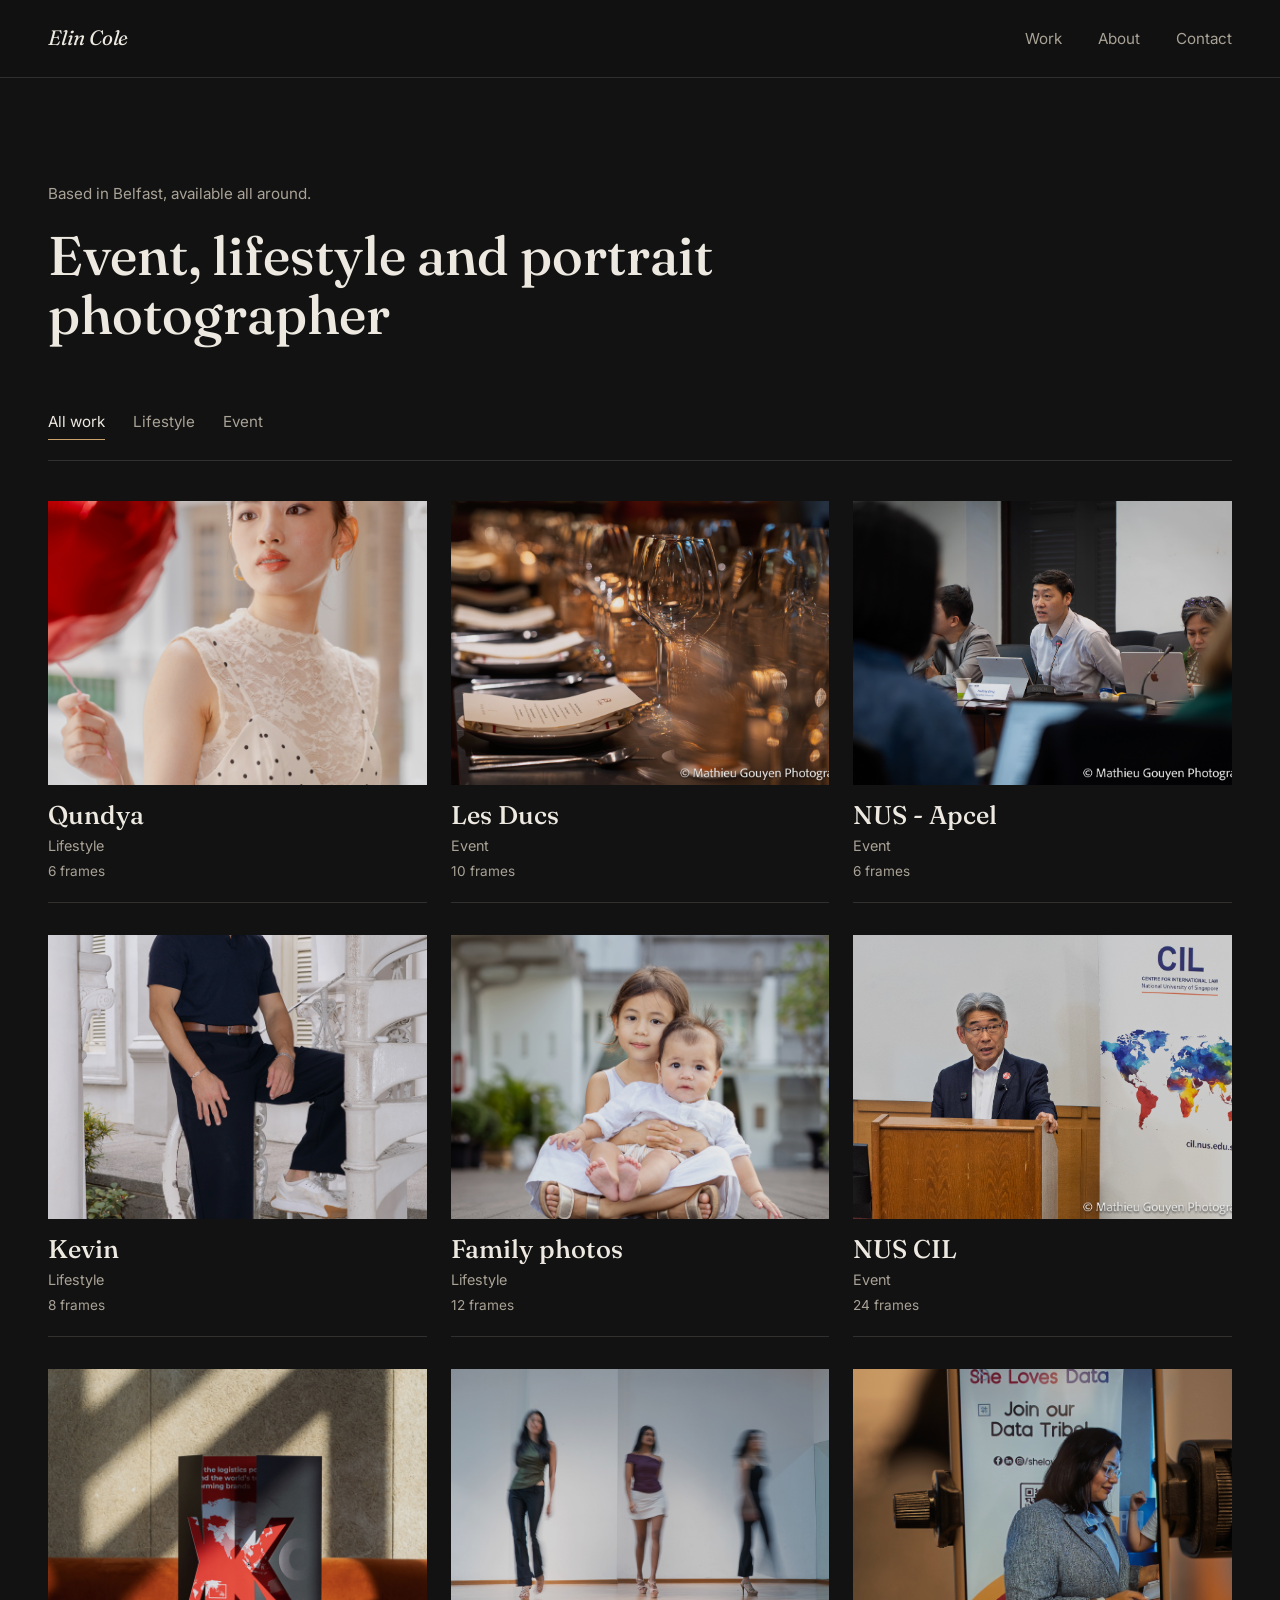
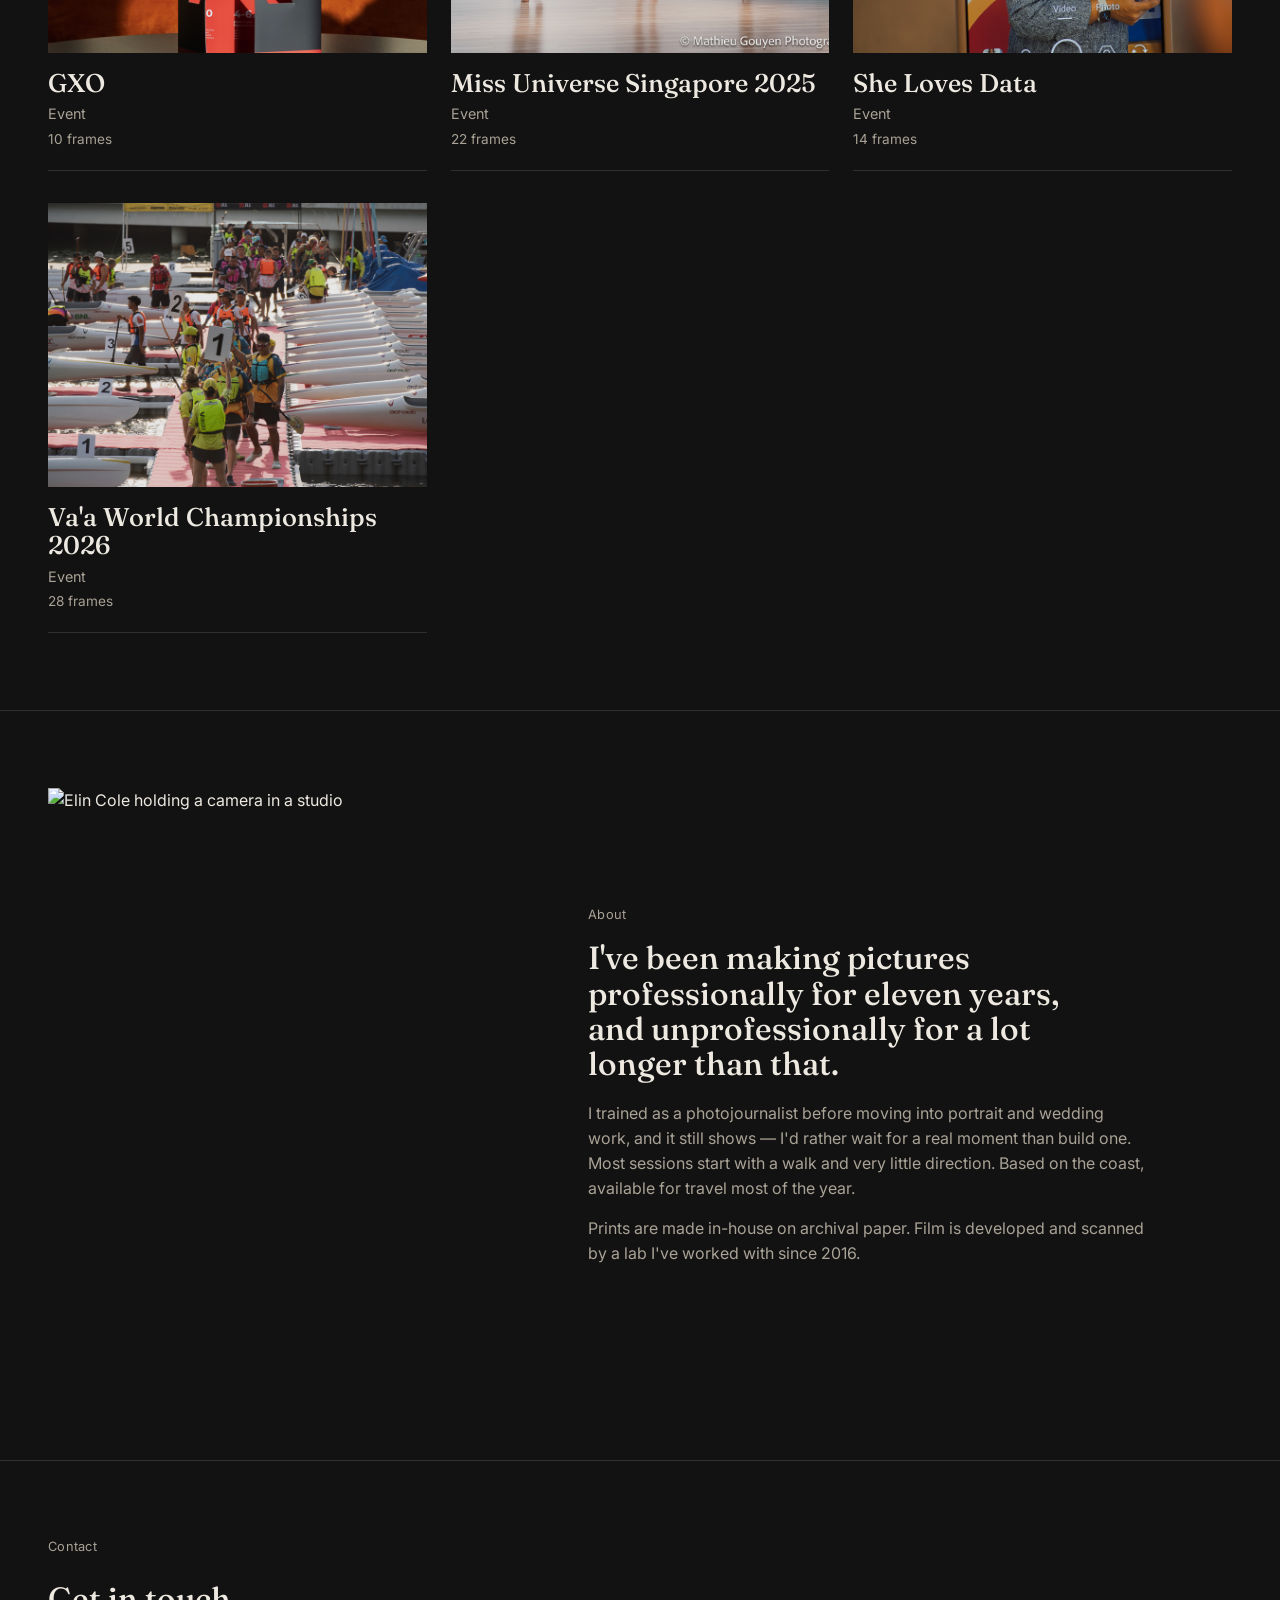
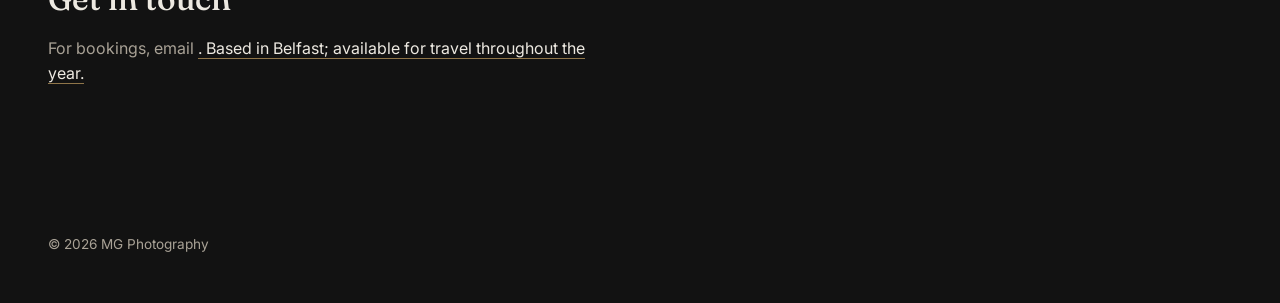
==== index.html @ 3d5d1f24 "Update index.html" ====
<!doctype html>
<html lang="en">
<head>
  <meta charset="UTF-8" />
  <meta name="viewport" content="width=device-width, initial-scale=1" />
  <title>Mathieu's photography portfolio</title>
  <meta name="description" content="Portrait, wedding, and landscape photography by Elin Cole, shot mostly in natural light." />

  <link rel="preconnect" href="https://fonts.googleapis.com" />
  <link rel="preconnect" href="https://fonts.gstatic.com" crossorigin />
  <link href="https://fonts.googleapis.com/css2?family=Fraunces:ital,opsz,wght@0,9..144,400;0,9..144,500;0,9..144,600;1,9..144,500&family=Inter:wght@400;500;600&display=swap" rel="stylesheet" />

  <link rel="stylesheet" href="css/style.css" />
</head>
<body>

  <header class="site-header">
    <a class="wordmark" href="index.html">Elin&nbsp;Cole</a>
    <nav class="site-nav">
      <a href="#work">Work</a>
      <a href="#about">About</a>
      <a href="#contact">Contact</a>
    </nav>
  </header>

  <main>
    <section class="hero">
      <p class="hero-kicker">Based in Belfast, available all around.</p>
      <h1 class="hero-title">
        Event, lifestyle and portrait photographer
      </h1>
    </section>

    <section id="work" class="work-index">
      <div class="filter-row" id="filterRow" role="tablist" aria-label="Filter galleries by category"></div>
      <div class="gallery-grid" id="galleryGrid"></div>
    </section>

    <section id="about" class="about">
      <div class="about-media">
        <img src="https://picsum.photos/id/177/900/1100" alt="Elin Cole holding a camera in a studio" loading="lazy" />
      </div>
      <div class="about-copy">
        <p class="section-label">About</p>
        <h2>I've been making pictures professionally for eleven years, and unprofessionally for a lot longer than that.</h2>
        <p>
          I trained as a photojournalist before moving into portrait and wedding work, and it still shows —
          I'd rather wait for a real moment than build one. Most sessions start with a walk and very little
          direction. Based on the coast, available for travel most of the year.
        </p>
        <p>
          Prints are made in-house on archival paper. Film is developed and scanned by a lab I've worked
          with since 2016.
        </p>
      </div>
    </section>

    <section id="contact" class="contact">
      <p class="section-label">Contact</p>
      <h2>Get in touch</h2>
      <p>
        For bookings, email
        <a href="mailto:<argemium@pm.me"><argemium@pm.me</a>.
        Based in Belfast; available for travel throughout the year.
      </p>
    </section>
  </main>

  <footer class="site-footer">
    <p>© 2026 MG Photography</p>
  </footer>

  <script src="js/data.js"></script>
  <script src="js/main.js"></script>
</body>
</html>
---- css/style.css ----
/* ---------------------------------------------------------------
   Tokens
--------------------------------------------------------------- */
:root {
  --ink: #121212;
  --ink-raised: #191817;
  --paper: #EDE9E1;
  --paper-dim: #A9A296;
  --brass: #C9A36B;
  --brass-dim: #8f7549;
  --line: rgba(237, 233, 225, 0.14);
  --line-strong: rgba(237, 233, 225, 0.30);

  --serif: "Fraunces", Georgia, serif;
  --sans: "Inter", -apple-system, BlinkMacSystemFont, sans-serif;

  --maxw: 1360px;
  --gutter: clamp(1.25rem, 4vw, 3rem);
}

* { box-sizing: border-box; }

html { scroll-behavior: smooth; }

body {
  margin: 0;
  background: var(--ink);
  color: var(--paper);
  font-family: var(--sans);
  font-size: 16px;
  line-height: 1.55;
  -webkit-font-smoothing: antialiased;
}

img { max-width: 100%; display: block; }

a { color: inherit; text-decoration: none; }

h1, h2, h3 {
  font-family: var(--serif);
  font-weight: 500;
  line-height: 1.1;
  margin: 0;
}

p { margin: 0; }

:focus-visible {
  outline: 2px solid var(--brass);
  outline-offset: 3px;
}

@media (prefers-reduced-motion: reduce) {
  *, *::before, *::after {
    animation-duration: 0.001ms !important;
    transition-duration: 0.001ms !important;
    scroll-behavior: auto !important;
  }
}

.section-label {
  font-size: 0.8rem;
  color: var(--brass);
  margin-bottom: 0.75rem;
  letter-spacing: 0.02em;
}

/* ---------------------------------------------------------------
   Header
--------------------------------------------------------------- */
.site-header {
  position: sticky;
  top: 0;
  z-index: 20;
  display: flex;
  align-items: center;
  justify-content: space-between;
  padding: 1.4rem var(--gutter);
  background: rgba(18, 18, 18, 0.82);
  backdrop-filter: blur(10px);
  border-bottom: 1px solid var(--line);
}

.wordmark {
  font-family: var(--serif);
  font-style: italic;
  font-size: 1.3rem;
  letter-spacing: -0.01em;
}

.site-nav {
  display: flex;
  gap: clamp(1rem, 3vw, 2.25rem);
  font-size: 0.95rem;
}

.site-nav a {
  color: var(--paper-dim);
  transition: color 0.2s ease;
}

.site-nav a:hover { color: var(--paper); }

/* ---------------------------------------------------------------
   Hero
--------------------------------------------------------------- */
.hero {
  max-width: var(--maxw);
  margin: 0 auto;
  padding: clamp(3rem, 9vw, 6.5rem) var(--gutter) clamp(2.5rem, 6vw, 4rem);
}

.hero-kicker {
  color: var(--paper-dim);
  font-size: 0.95rem;
  margin-bottom: 1.25rem;
}

.hero-title {
  font-size: clamp(1.9rem, 4.4vw, 3.4rem);
  max-width: 20ch;
  color: var(--paper);
  font-weight: 500;
}

/* ---------------------------------------------------------------
   Work index (home gallery grid)
--------------------------------------------------------------- */
.work-index {
  max-width: var(--maxw);
  margin: 0 auto;
  padding: 0 var(--gutter) clamp(3rem, 6vw, 5rem);
}

.filter-row {
  display: flex;
  flex-wrap: wrap;
  gap: 0.5rem clamp(1rem, 3vw, 1.75rem);
  border-bottom: 1px solid var(--line);
  padding-bottom: 1.25rem;
  margin-bottom: 2.5rem;
}

.filter-chip {
  appearance: none;
  background: none;
  border: none;
  border-bottom: 1px solid transparent;
  color: var(--paper-dim);
  font-family: var(--sans);
  font-size: 0.95rem;
  padding: 0.15rem 0 0.5rem;
  cursor: pointer;
  transition: color 0.2s ease, border-color 0.2s ease;
}

.filter-chip:hover { color: var(--paper); }

.filter-chip.is-active {
  color: var(--paper);
  border-color: var(--brass);
}

.gallery-grid {
  display: grid;
  grid-template-columns: repeat(3, 1fr);
  gap: 2rem 1.5rem;
}

.gallery-card {
  display: block;
  border-bottom: 1px solid var(--line);
  padding-bottom: 1.25rem;
}

.gallery-card-media {
  overflow: hidden;
  background: var(--ink-raised);
  margin-bottom: 1rem;
  aspect-ratio: 4 / 3;
}

.gallery-card-media img {
  width: 100%;
  height: 100%;
  object-fit: cover;
  transition: transform 0.6s cubic-bezier(0.2, 0.7, 0.3, 1), filter 0.6s ease;
  filter: brightness(0.92);
}

.gallery-card:hover .gallery-card-media img {
  transform: scale(1.035);
  filter: brightness(1);
}

.gallery-card-meta h3 {
  font-size: clamp(1.1rem, 2vw, 1.6rem);
  margin-bottom: 0.4rem;
  transition: color 0.2s ease;
}

.gallery-card:hover .gallery-card-meta h3 { color: var(--brass); }

.gallery-card-cat {
  color: var(--paper-dim);
  font-size: 0.9rem;
}

.gallery-card-count {
  color: var(--paper-dim);
  font-size: 0.85rem;
  margin-top: 0.2rem;
}

/* ---------------------------------------------------------------
   About / Contact
--------------------------------------------------------------- */
.about {
  max-width: var(--maxw);
  margin: 0 auto;
  padding: clamp(3rem, 6vw, 5rem) var(--gutter);
  display: grid;
  grid-template-columns: 0.85fr 1.15fr;
  gap: clamp(2rem, 5vw, 4rem);
  border-top: 1px solid var(--line);
  align-items: center;
}

.about-media img {
  width: 100%;
  aspect-ratio: 4 / 5;
  object-fit: cover;
}

.about-copy h2 {
  font-size: clamp(1.4rem, 2.6vw, 2rem);
  max-width: 24ch;
  margin-bottom: 1.25rem;
}

.about-copy p {
  max-width: 56ch;
  color: var(--paper-dim);
  margin-bottom: 1rem;
}

.about-copy p:last-child { margin-bottom: 0; }

.contact {
  max-width: var(--maxw);
  margin: 0 auto;
  padding: clamp(3rem, 6vw, 5rem) var(--gutter) clamp(4rem, 8vw, 6rem);
  border-top: 1px solid var(--line);
}

.contact h2 {
  font-size: clamp(1.4rem, 2.6vw, 2rem);
  margin-bottom: 1.25rem;
}

.contact p {
  max-width: 56ch;
  color: var(--paper-dim);
  margin-bottom: 1.5rem;
}

.contact p a {
  color: var(--paper);
  border-bottom: 1px solid var(--brass-dim);
}

.contact-links {
  display: flex;
  gap: 1.75rem;
}

.contact-links a {
  color: var(--paper);
  border-bottom: 1px solid var(--brass-dim);
  padding-bottom: 0.1rem;
}

.contact-links a:hover { border-color: var(--brass); }

/* ---------------------------------------------------------------
   Footer
--------------------------------------------------------------- */
.site-footer {
  max-width: var(--maxw);
  margin: 0 auto;
  padding: 1.75rem var(--gutter) 3rem;
  display: flex;
  flex-wrap: wrap;
  justify-content: space-between;
  gap: 0.5rem 2rem;
  color: var(--paper-dim);
  font-size: 0.85rem;
}

/* ---------------------------------------------------------------
   Gallery detail page
--------------------------------------------------------------- */
.back-link {
  max-width: var(--maxw);
  margin: 0 auto;
  display: inline-flex;
  align-items: center;
  gap: 0.5rem;
  padding: 2rem var(--gutter) 0;
  color: var(--paper-dim);
  font-size: 0.9rem;
  transition: color 0.2s ease;
}

.back-link:hover { color: var(--paper); }

.gallery-header {
  max-width: var(--maxw);
  margin: 0 auto;
  padding: 1.5rem var(--gutter) 2.5rem;
}

.gallery-category {
  color: var(--brass);
  font-size: 0.9rem;
  margin-bottom: 0.75rem;
}

.gallery-header h1 {
  font-size: clamp(1.8rem, 4vw, 3rem);
  max-width: 20ch;
  margin-bottom: 1rem;
}

.gallery-desc {
  color: var(--paper-dim);
  max-width: 60ch;
  margin-bottom: 0.75rem;
}

.gallery-meta {
  color: var(--paper-dim);
  font-size: 0.85rem;
}

.masonry-grid {
  max-width: var(--maxw);
  margin: 0 auto;
  padding: 0 var(--gutter) clamp(4rem, 8vw, 6rem);
  display: grid;
  grid-template-columns: repeat(auto-fill, minmax(260px, 1fr));
  grid-auto-rows: 8px;
  gap: 22px;
  align-items: start;   /* ← add this line */
}

.masonry-item {
  margin: 0;
  overflow: hidden;
  background: var(--ink-raised);
  cursor: zoom-in;
}

.masonry-item img {
  width: 100%;
  height: auto;
  display: block;
  transition: transform 0.5s ease, filter 0.5s ease;
  filter: brightness(0.94);
}

.masonry-item:hover img {
  transform: scale(1.02);
  filter: brightness(1);
}

/* ---------------------------------------------------------------
   Lightbox
--------------------------------------------------------------- */
.lightbox {
  position: fixed;
  inset: 0;
  z-index: 50;
  background: rgba(9, 9, 8, 0.94);
  display: flex;
  align-items: center;
  justify-content: center;
  padding: 4rem clamp(1rem, 6vw, 5rem);
}

.lightbox[hidden] { display: none; }

.lightbox-img {
  max-width: 100%;
  max-height: 82vh;
  object-fit: contain;
}

.lightbox-close,
.lightbox-prev,
.lightbox-next {
  position: absolute;
  background: none;
  border: none;
  color: var(--paper);
  cursor: pointer;
  padding: 0.75rem;
  opacity: 0.75;
  transition: opacity 0.2s ease;
}

.lightbox-close:hover,
.lightbox-prev:hover,
.lightbox-next:hover { opacity: 1; }

.lightbox-close { top: 1.25rem; right: 1.25rem; }
.lightbox-prev { left: clamp(0.5rem, 2vw, 2rem); top: 50%; transform: translateY(-50%); }
.lightbox-next { right: clamp(0.5rem, 2vw, 2rem); top: 50%; transform: translateY(-50%); }

.lightbox-counter {
  position: absolute;
  bottom: 1.5rem;
  left: 50%;
  transform: translateX(-50%);
  color: var(--paper-dim);
  font-size: 0.85rem;
}

/* ---------------------------------------------------------------
   Responsive
--------------------------------------------------------------- */
@media (max-width: 860px) {
  .gallery-grid { grid-template-columns: repeat(2, 1fr); }
  .about { grid-template-columns: 1fr; }
  .about-media img { aspect-ratio: 3 / 2; }
}

@media (max-width: 640px) {
  .gallery-grid { grid-template-columns: 1fr; }
   .site-header { padding: 1.1rem var(--gutter); }
  .site-nav { gap: 1rem; font-size: 0.88rem; }
  .masonry-grid { grid-template-columns: repeat(auto-fill, minmax(160px, 1fr)); gap: 14px; }
  .lightbox-prev, .lightbox-next { padding: 0.5rem; }
}
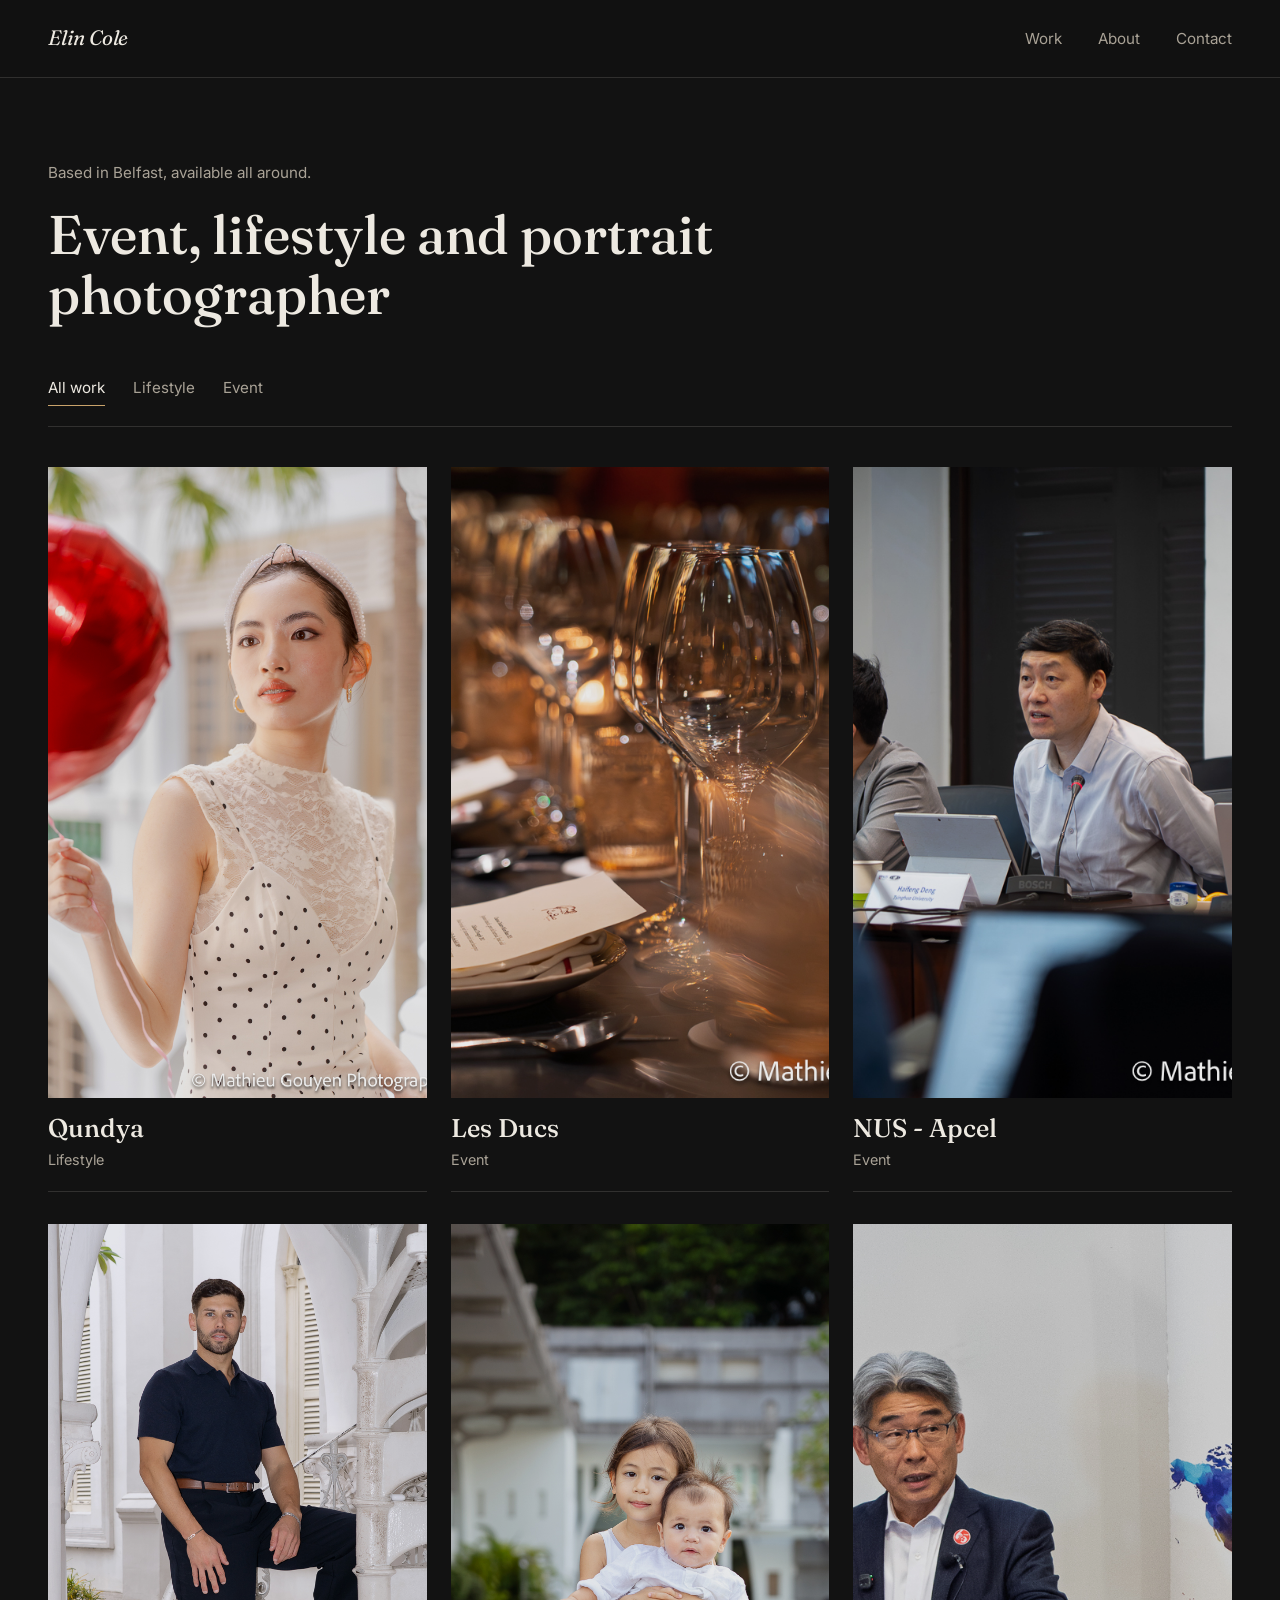
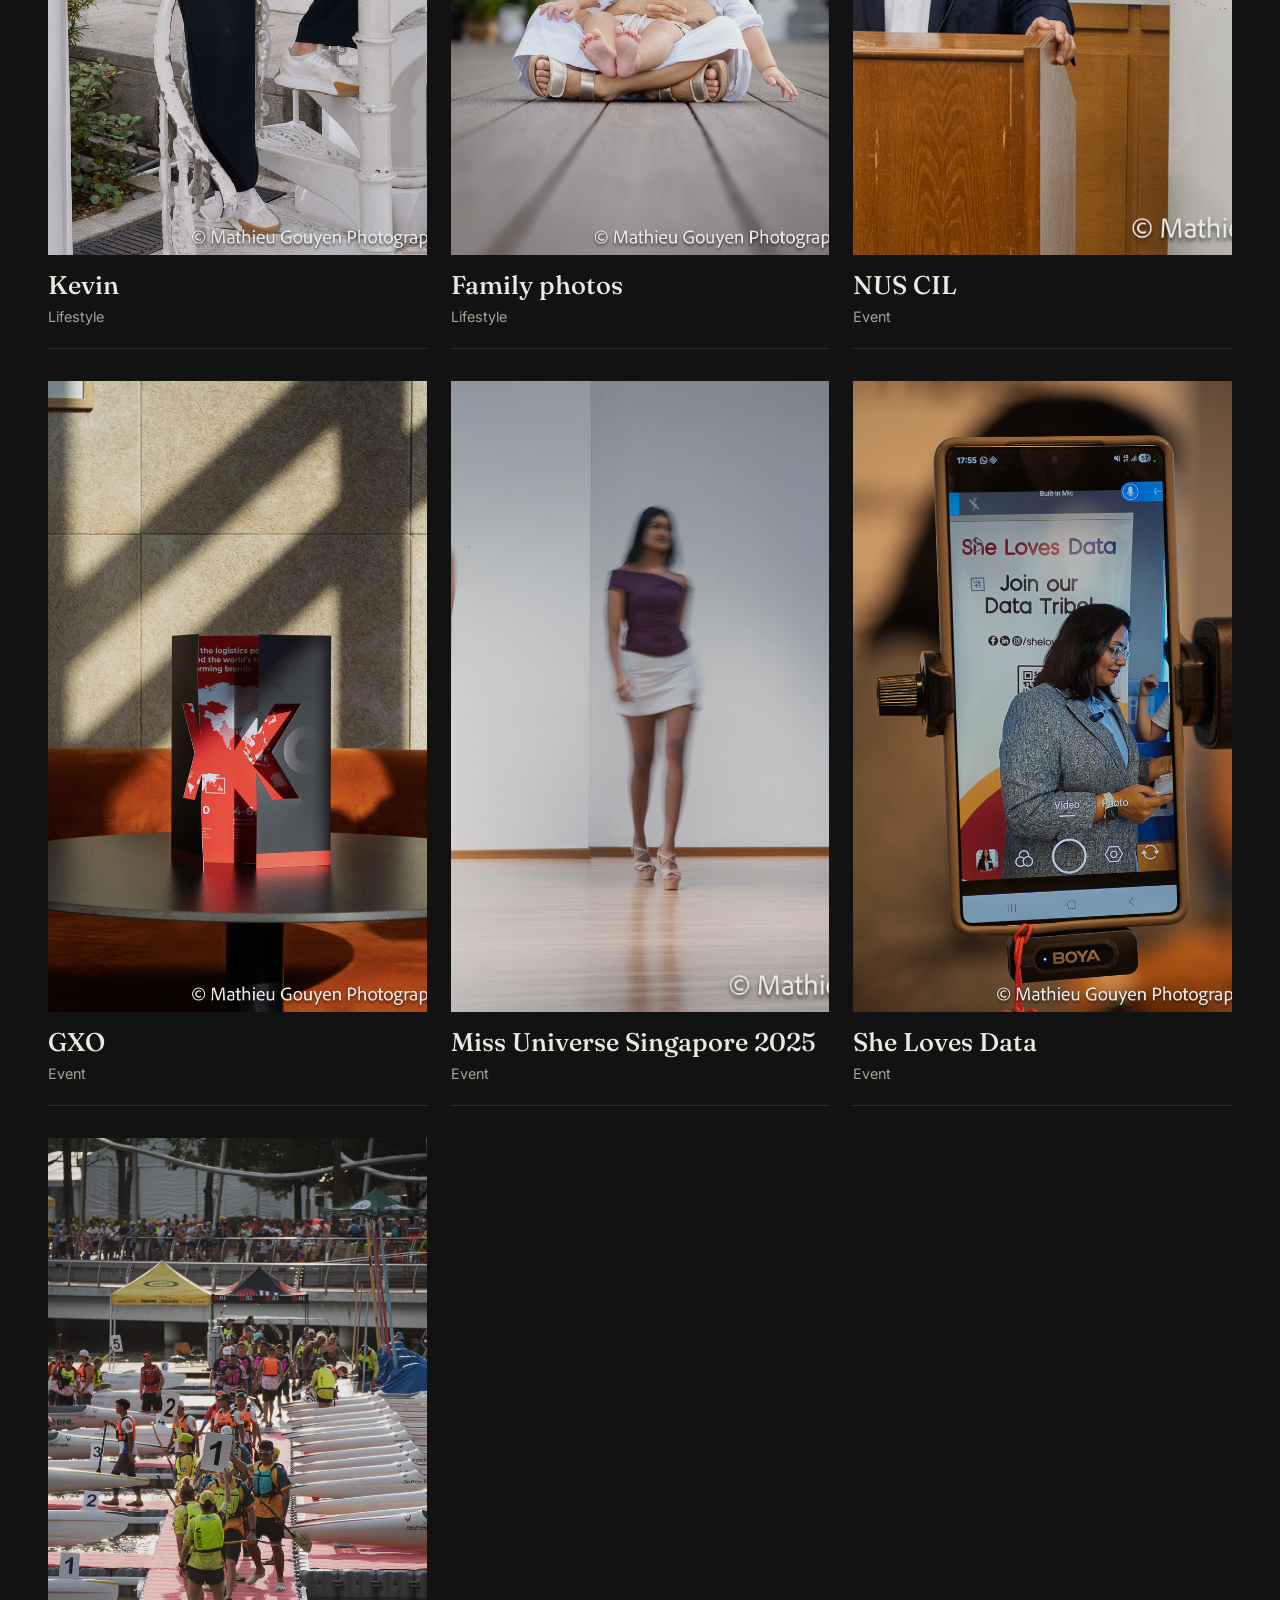
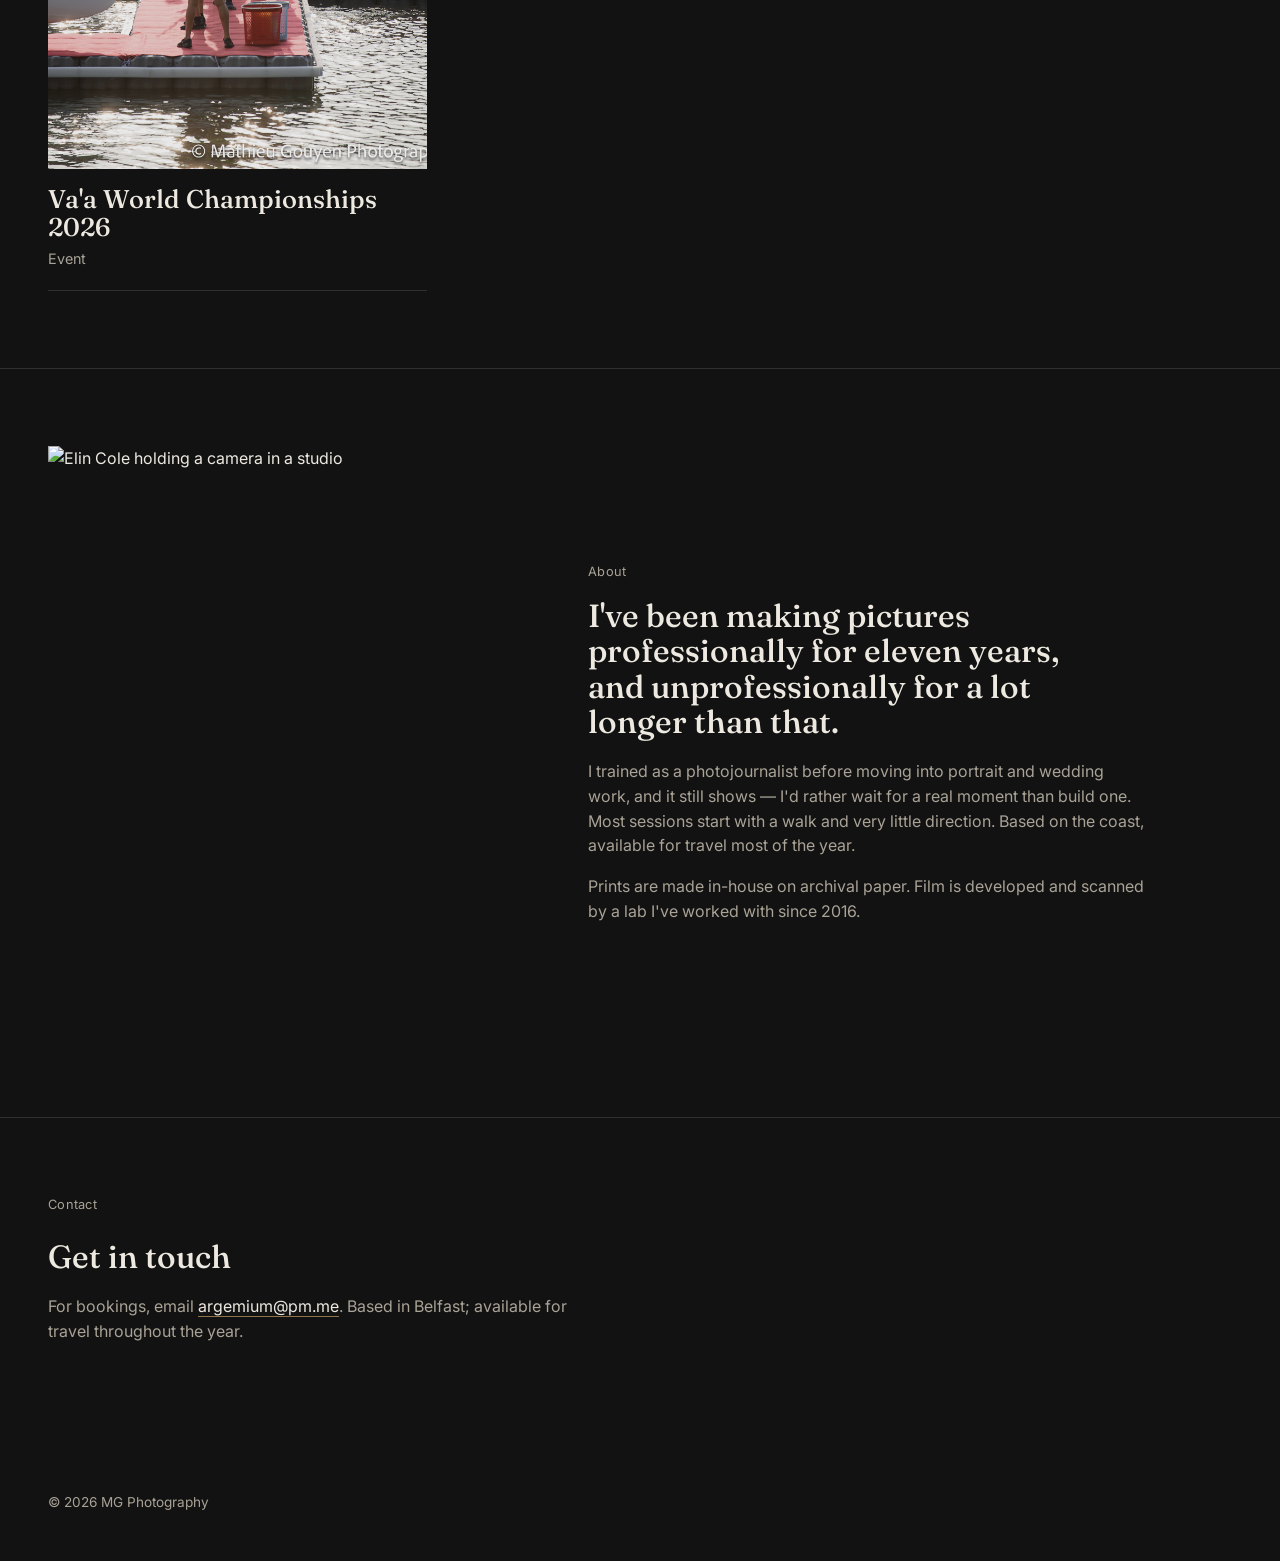
==== commit 323d1a2e: "Update index.html" ====
--- a/index.html
+++ b/index.html
@@ -60,7 +60,7 @@
       <h2>Get in touch</h2>
       <p>
         For bookings, email
-        <a href="mailto:<argemium@pm.me"><argemium@pm.me</a>.
+        <a href="mailto:<argemium@pm.me">argemium@pm.me</a>.
         Based in Belfast; available for travel throughout the year.
       </p>
     </section>
--- a/css/style.css
+++ b/css/style.css
@@ -107,7 +107,7 @@
 .hero {
   max-width: var(--maxw);
   margin: 0 auto;
-  padding: clamp(3rem, 9vw, 6.5rem) var(--gutter) clamp(2.5rem, 6vw, 4rem);
+  padding: clamp(3rem, 6.5vw, 6.5rem) var(--gutter) clamp(2.5rem, 4vw, 4rem);
 }
 
 .hero-kicker {
@@ -177,7 +177,7 @@
   overflow: hidden;
   background: var(--ink-raised);
   margin-bottom: 1rem;
-  aspect-ratio: 4 / 3;
+  aspect-ratio: 3 / 5;
 }
 
 .gallery-card-media img {
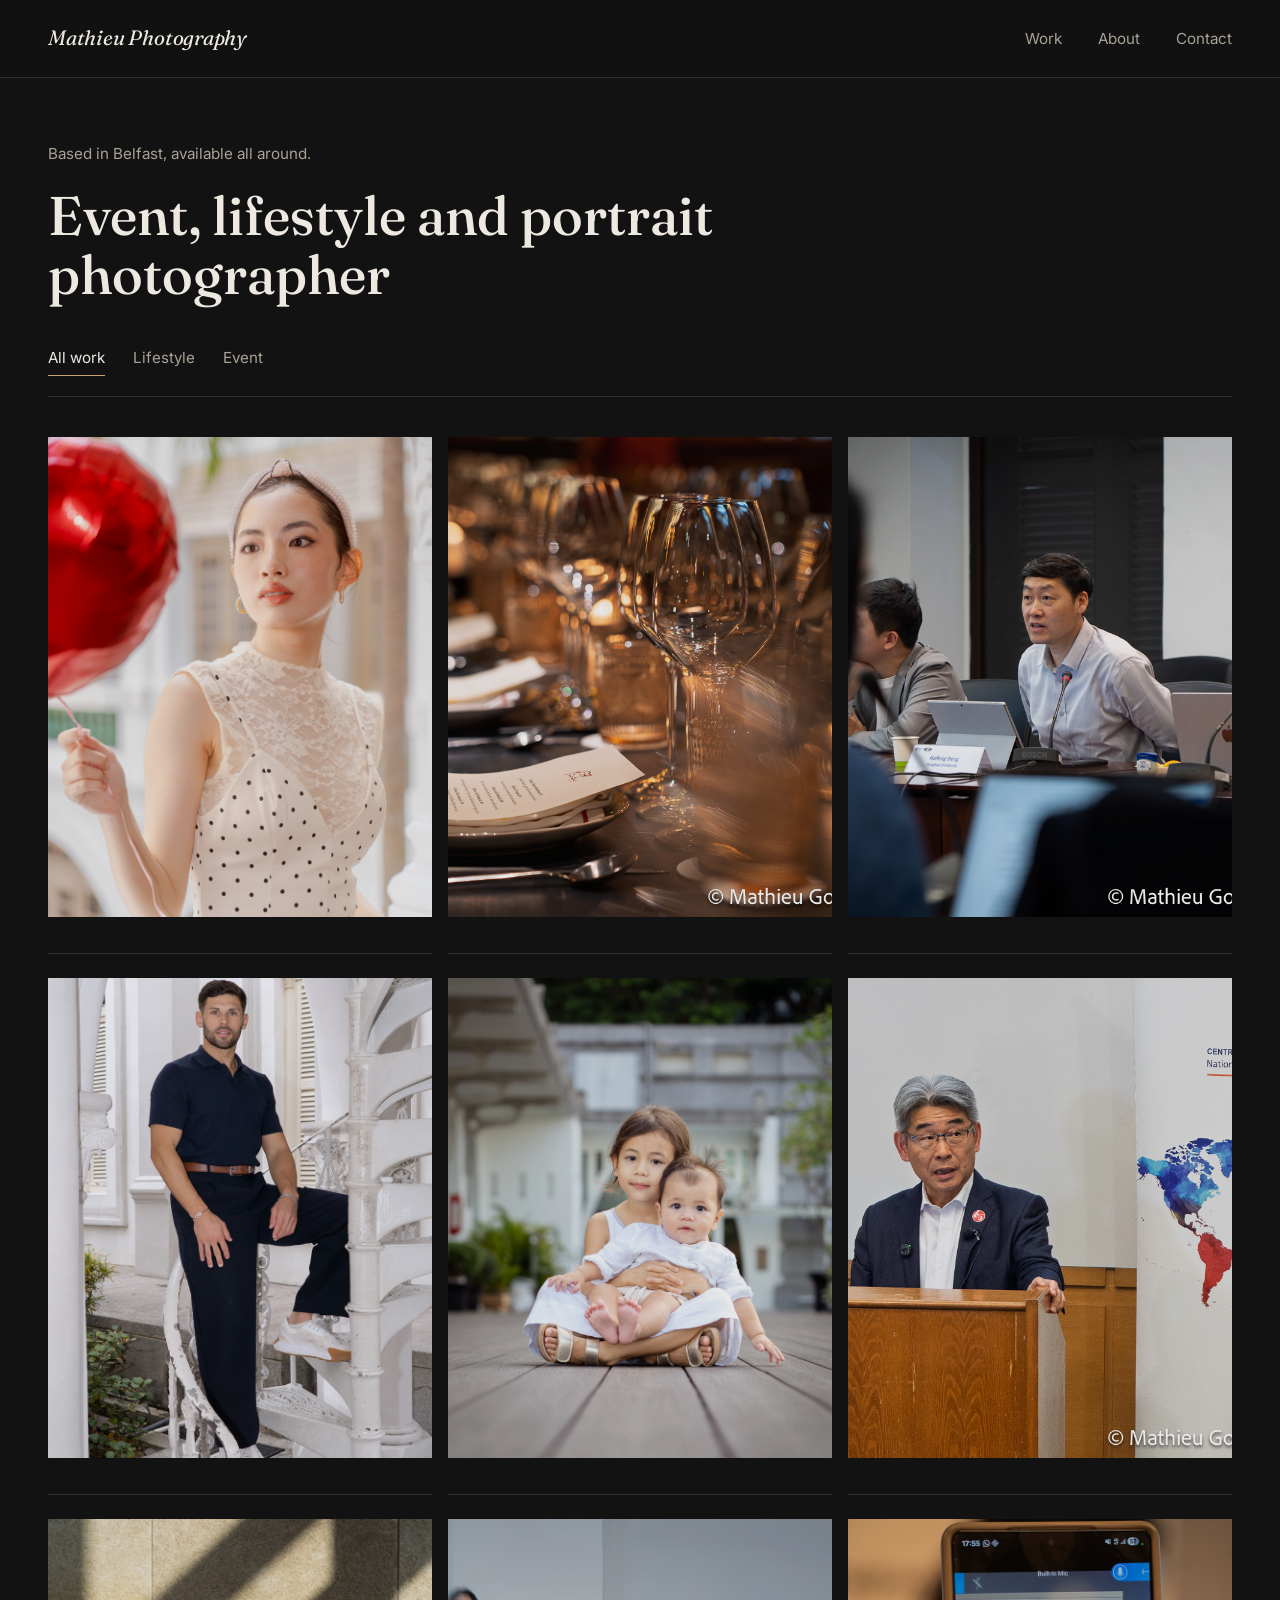
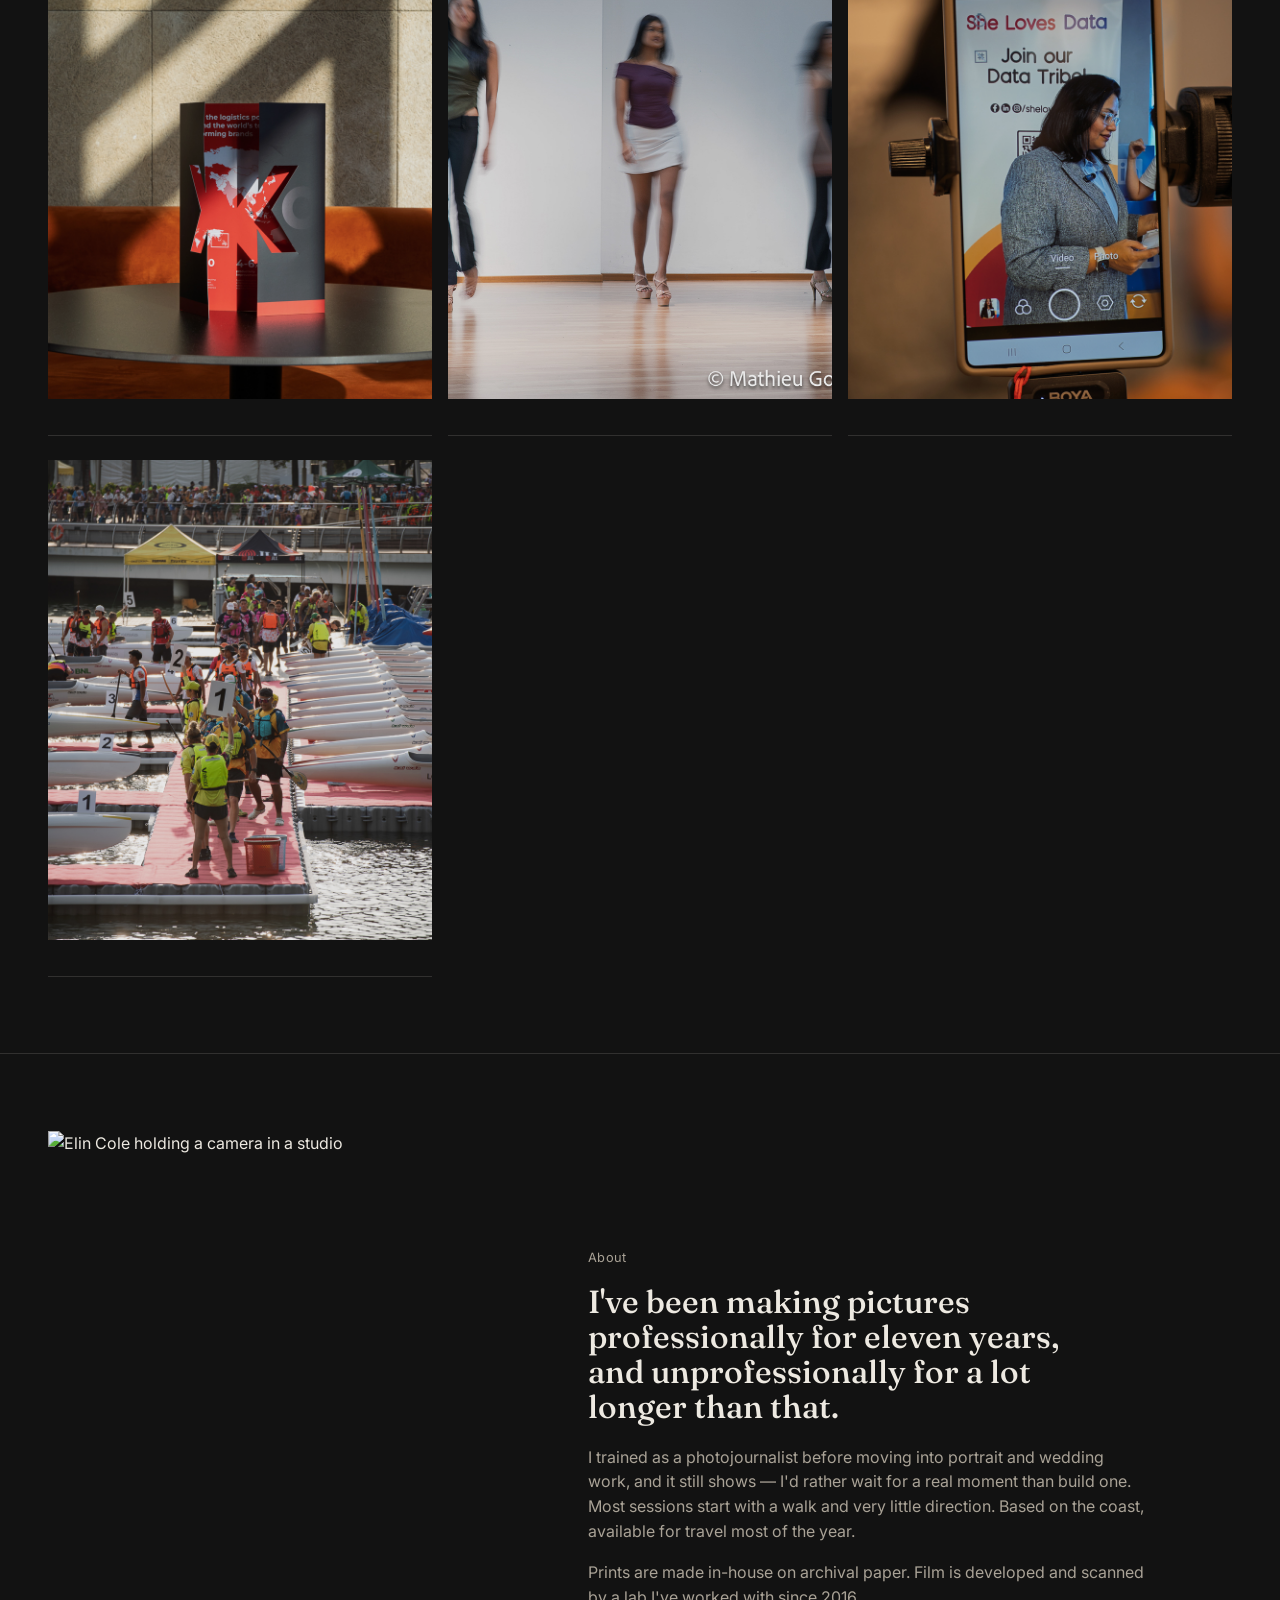
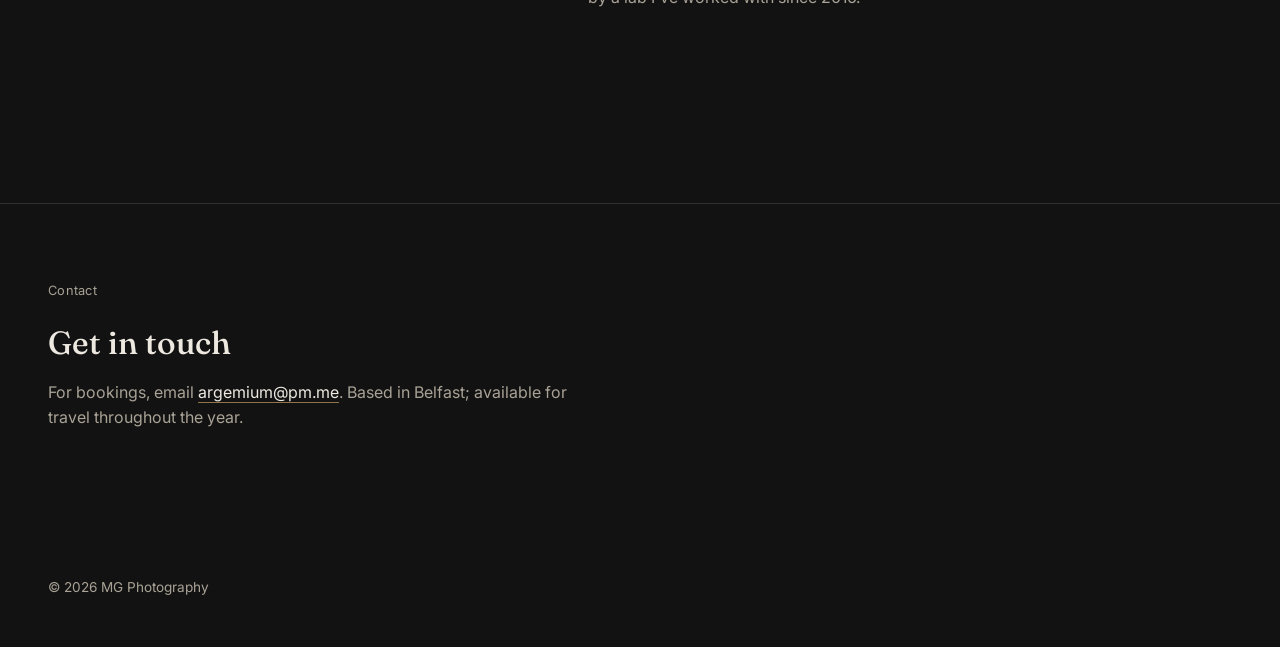
==== commit 4ce8bbac: "Update index.html" ====
--- a/index.html
+++ b/index.html
@@ -15,7 +15,7 @@
 <body>
 
   <header class="site-header">
-    <a class="wordmark" href="index.html">Elin&nbsp;Cole</a>
+    <a class="wordmark" href="index.html">Mathieu&nbsp;Photography</a>
     <nav class="site-nav">
       <a href="#work">Work</a>
       <a href="#about">About</a>
--- a/css/style.css
+++ b/css/style.css
@@ -107,7 +107,7 @@
 .hero {
   max-width: var(--maxw);
   margin: 0 auto;
-  padding: clamp(3rem, 6.5vw, 6.5rem) var(--gutter) clamp(2.5rem, 4vw, 4rem);
+  padding: clamp(3rem, 5vw, 6.5rem) var(--gutter) clamp(2.5rem, 3vw, 4rem);
 }
 
 .hero-kicker {
@@ -164,7 +164,7 @@
 .gallery-grid {
   display: grid;
   grid-template-columns: repeat(3, 1fr);
-  gap: 2rem 1.5rem;
+  gap: 1.5rem 1rem;
 }
 
 .gallery-card {
@@ -174,10 +174,11 @@
 }
 
 .gallery-card-media {
+  position: relative;
   overflow: hidden;
   background: var(--ink-raised);
   margin-bottom: 1rem;
-  aspect-ratio: 3 / 5;
+  aspect-ratio: 4 / 5;
 }
 
 .gallery-card-media img {
@@ -193,7 +194,40 @@
   filter: brightness(1);
 }
 
+.gallery-card-tooltip {
+  position: absolute;
+  inset: 0;
+  display: flex;
+  flex-direction: column;
+  justify-content: flex-end;
+  gap: 0.2rem;
+  padding: 1rem 1.1rem 0.9rem;
+  background: linear-gradient(to top, rgba(12, 12, 11, 0.82) 0%, rgba(12, 12, 11, 0) 55%);
+  opacity: 0;
+  transform: translateY(6px);
+  transition: opacity 0.3s ease, transform 0.3s ease;
+  pointer-events: none;
+}
+ 
+.gallery-card:hover .gallery-card-tooltip,
+.gallery-card:focus-visible .gallery-card-tooltip {
+  opacity: 1;
+  transform: translateY(0);
+}
+ 
+.gallery-card-tooltip-title {
+  font-family: var(--serif);
+  font-size: 1.05rem;
+  color: var(--paper);
+}
+ 
+.gallery-card-tooltip-cat {
+  font-size: 0.8rem;
+  color: var(--brass);
+}
+
 .gallery-card-meta h3 {
+  display: none;
   font-size: clamp(1.1rem, 2vw, 1.6rem);
   margin-bottom: 0.4rem;
   transition: color 0.2s ease;
@@ -202,6 +236,7 @@
 .gallery-card:hover .gallery-card-meta h3 { color: var(--brass); }
 
 .gallery-card-cat {
+  display: none;
   color: var(--paper-dim);
   font-size: 0.9rem;
 }
@@ -365,6 +400,9 @@
   width: 100%;
   height: auto;
   display: block;
+  border-style: solid;
+  border-width: 3px;
+  border-color: var(--paper);
   transition: transform 0.5s ease, filter 0.5s ease;
   filter: brightness(0.94);
 }
@@ -436,9 +474,12 @@
 }
 
 @media (max-width: 640px) {
+  .site-header { padding: 1.1rem var(--gutter); }
+  .site-nav { gap: 1rem; font-size: 0.88rem; }
   .gallery-grid { grid-template-columns: 1fr; }
-   .site-header { padding: 1.1rem var(--gutter); }
-  .site-nav { gap: 1rem; font-size: 0.88rem; }
+  .gallery-card-meta h3,
+  .gallery-card-cat { display: block; }
+  .gallery-card-tooltip { display: none; }
   .masonry-grid { grid-template-columns: repeat(auto-fill, minmax(160px, 1fr)); gap: 14px; }
   .lightbox-prev, .lightbox-next { padding: 0.5rem; }
 }
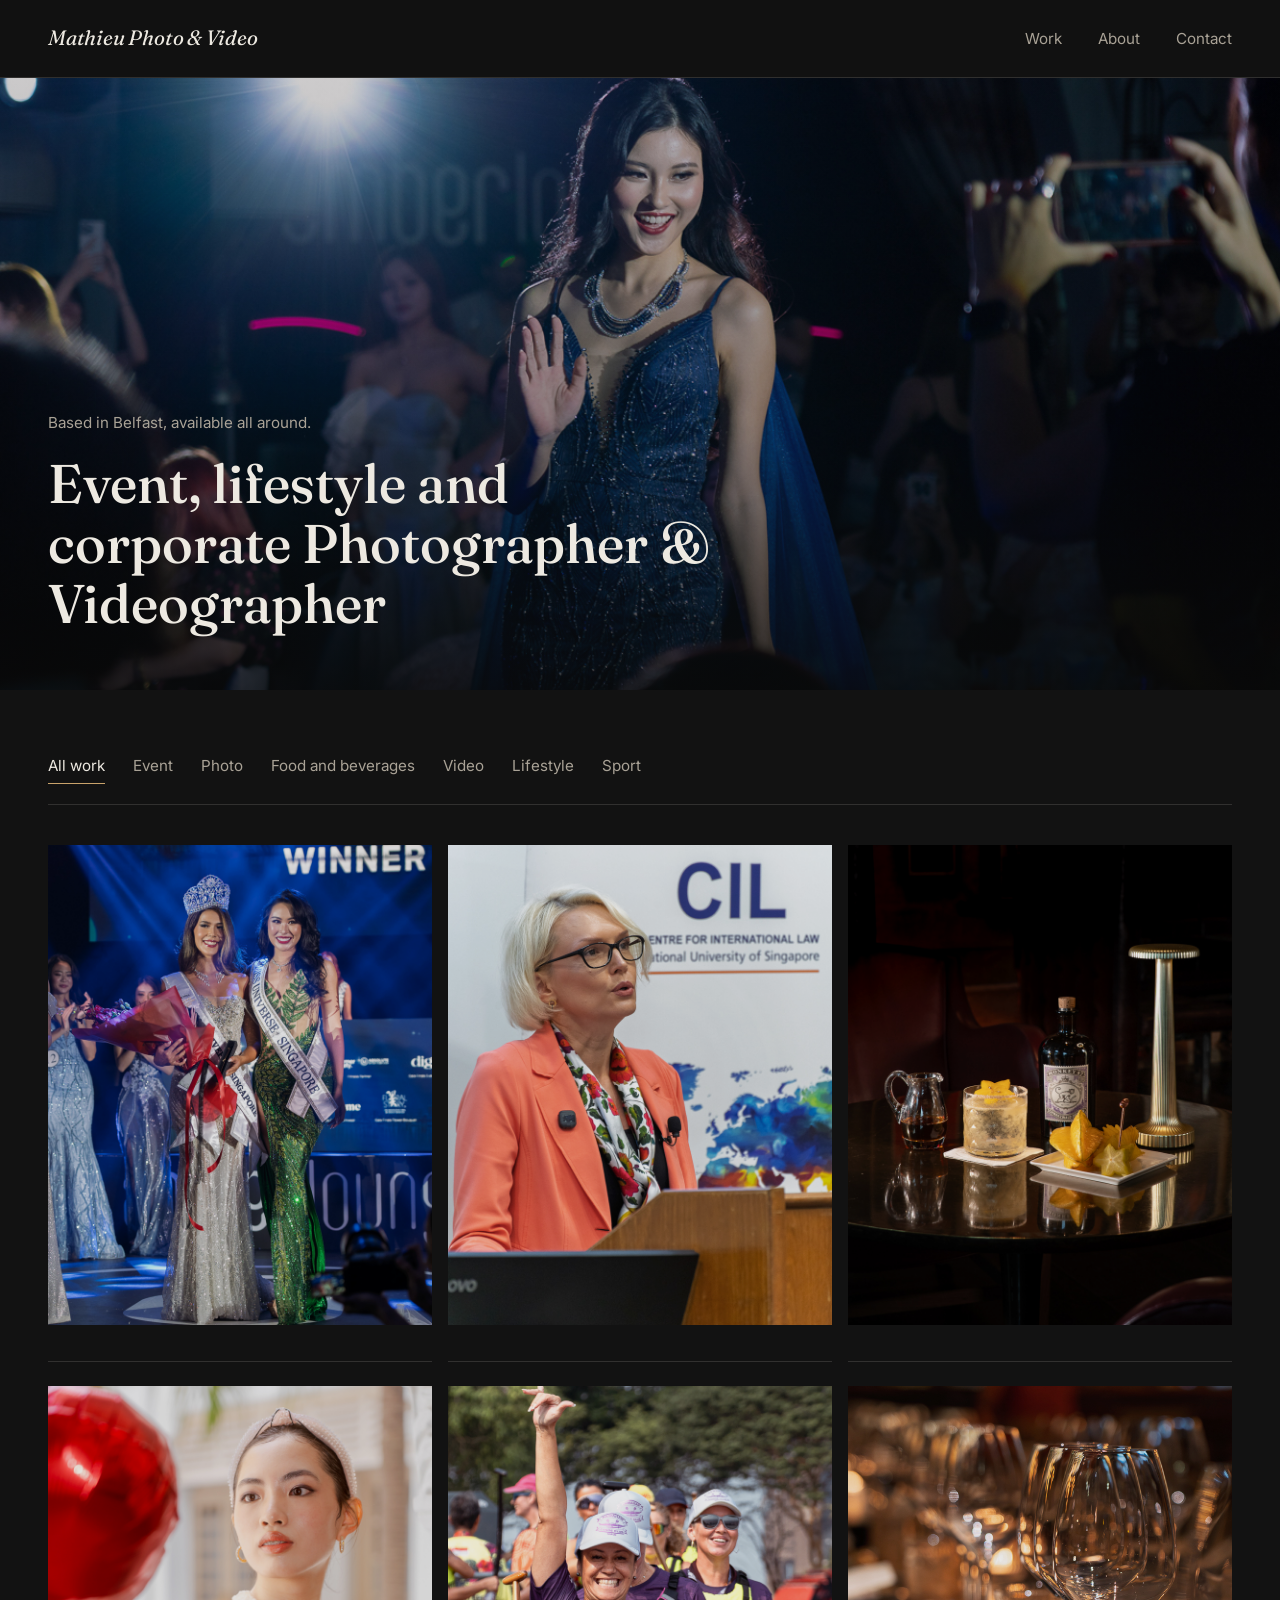
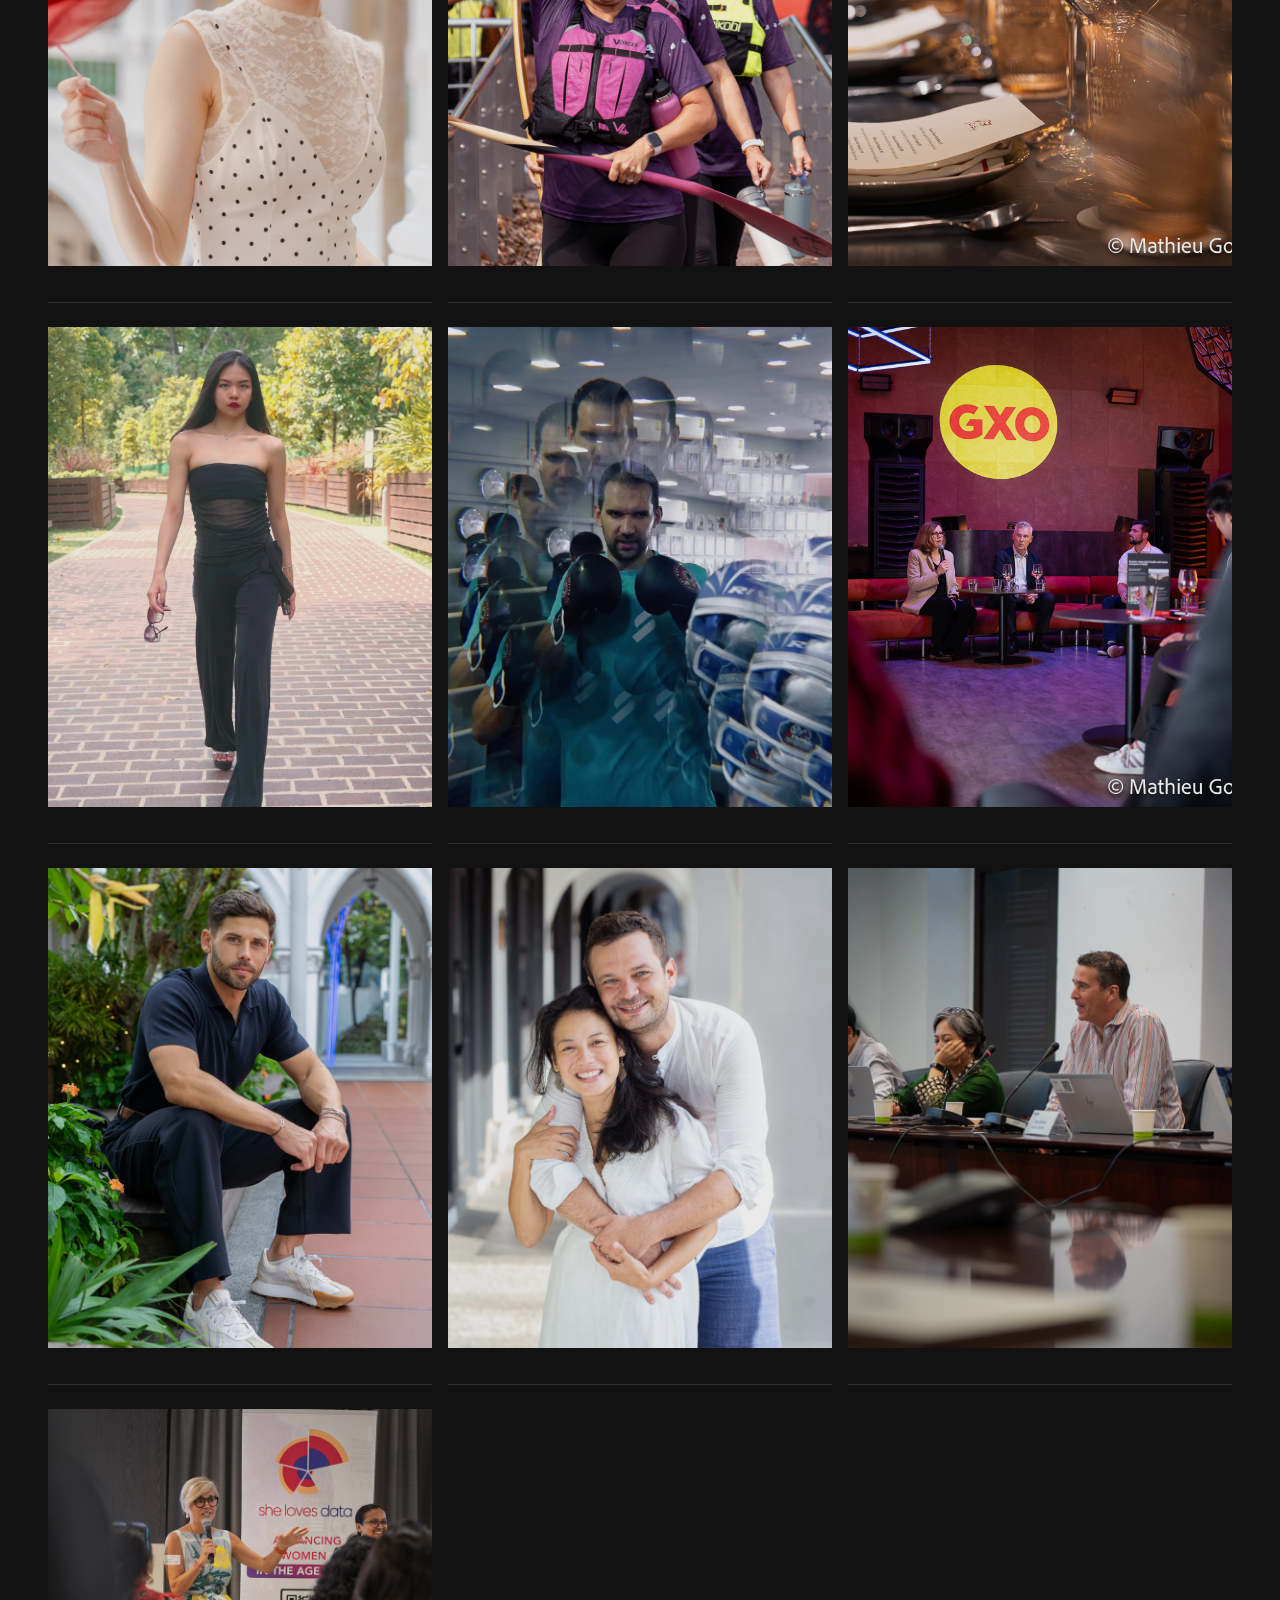
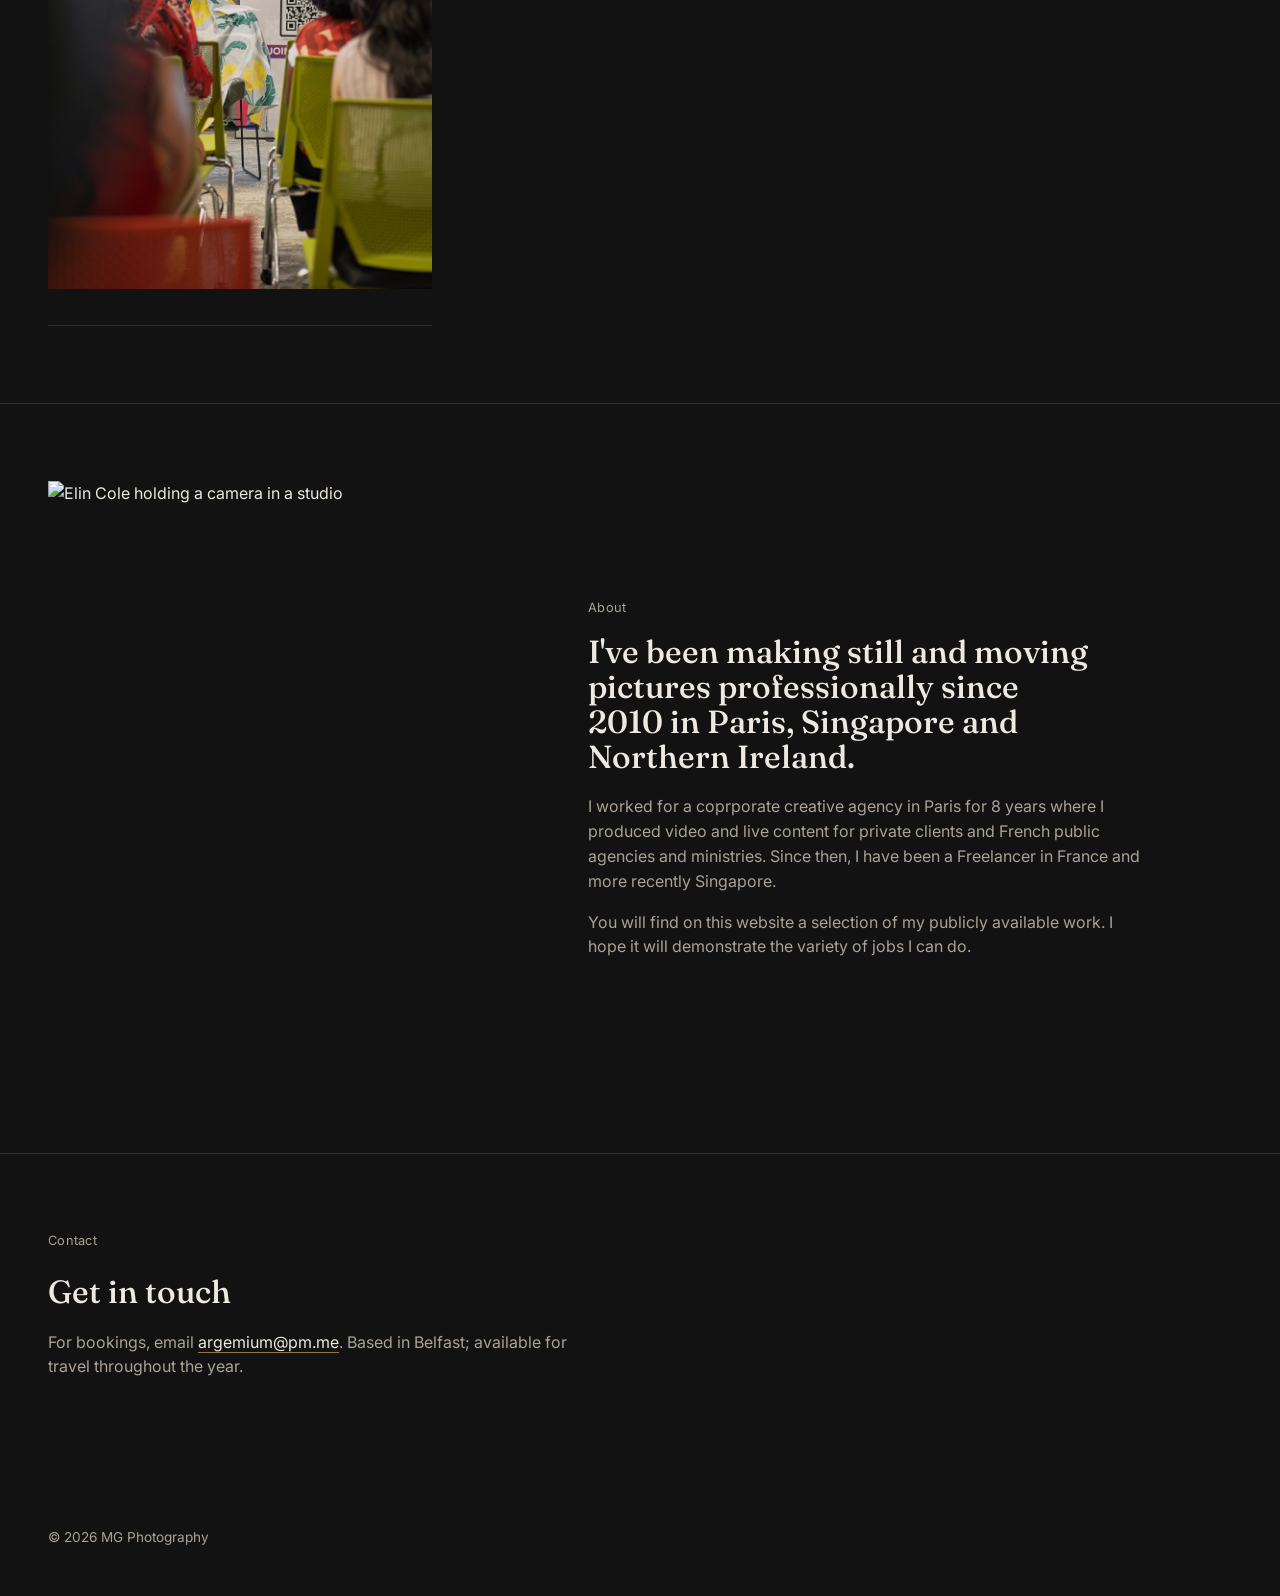
==== commit 18885895: "Update index.html" ====
--- a/index.html
+++ b/index.html
@@ -3,7 +3,7 @@
 <head>
   <meta charset="UTF-8" />
   <meta name="viewport" content="width=device-width, initial-scale=1" />
-  <title>Mathieu's photography portfolio</title>
+  <title>Mathieu's photography and videography portfolio</title>
   <meta name="description" content="Portrait, wedding, and landscape photography by Elin Cole, shot mostly in natural light." />
 
   <link rel="preconnect" href="https://fonts.googleapis.com" />
@@ -15,7 +15,7 @@
 <body>
 
   <header class="site-header">
-    <a class="wordmark" href="index.html">Mathieu&nbsp;Photography</a>
+    <a class="wordmark" href="index.html">Mathieu&nbsp;Photo & Video</a>
     <nav class="site-nav">
       <a href="#work">Work</a>
       <a href="#about">About</a>
@@ -25,10 +25,15 @@
 
   <main>
     <section class="hero">
-      <p class="hero-kicker">Based in Belfast, available all around.</p>
-      <h1 class="hero-title">
-        Event, lifestyle and portrait photographer
-      </h1>
+      <div class="hero-slider" id="heroSlider">
+        <div class="hero-scrim"></div>
+        <div class="hero-content">
+          <p class="hero-kicker">Based in Belfast, available all around.</p>
+          <h1 class="hero-title">
+            Event, lifestyle and corporate Photographer & Videographer
+          </h1>
+          </div>
+      </div>
     </section>
 
     <section id="work" class="work-index">
@@ -42,15 +47,13 @@
       </div>
       <div class="about-copy">
         <p class="section-label">About</p>
-        <h2>I've been making pictures professionally for eleven years, and unprofessionally for a lot longer than that.</h2>
+        <h2>I've been making still and moving pictures professionally since 2010 in Paris, Singapore and Northern Ireland.</h2>
         <p>
-          I trained as a photojournalist before moving into portrait and wedding work, and it still shows —
-          I'd rather wait for a real moment than build one. Most sessions start with a walk and very little
-          direction. Based on the coast, available for travel most of the year.
+          I worked for a coprporate creative agency in Paris for 8 years where I produced video and live content for private clients 
+          and French public agencies and ministries. Since then, I have been a Freelancer in France and more recently Singapore.
         </p>
         <p>
-          Prints are made in-house on archival paper. Film is developed and scanned by a lab I've worked
-          with since 2016.
+          You will find on this website a selection of my publicly available work. I hope it will demonstrate the variety of jobs I can do.
         </p>
       </div>
     </section>
--- a/css/style.css
+++ b/css/style.css
@@ -105,9 +105,53 @@
    Hero
 --------------------------------------------------------------- */
 .hero {
-  max-width: var(--maxw);
-  margin: 0 auto;
-  padding: clamp(3rem, 5vw, 6.5rem) var(--gutter) clamp(2.5rem, 3vw, 4rem);
+  margin: 0 0 clamp(2.5rem, 6vw, 4rem);
+}
+ 
+.hero-slider {
+  position: relative;
+  width: 100vw;
+  margin-left: calc(50% - 50vw);
+  height: clamp(420px, 68vh, 720px);
+  overflow: hidden;
+  background: var(--ink-raised);
+}
+ 
+.hero-slide {
+  position: absolute;
+  inset: 0;
+  z-index: 0;
+  opacity: 0;
+  transition: opacity 1.4s ease;
+}
+ 
+.hero-slide.is-active {
+  opacity: 1;
+}
+ 
+.hero-slide img {
+  width: 100%;
+  height: 100%;
+  object-fit: cover;
+}
+ 
+.hero-scrim {
+  position: absolute;
+  inset: 0;
+  z-index: 1;
+  background: linear-gradient(to top, rgba(10, 10, 9, 0.8) 0%, rgba(10, 10, 9, 0.3) 45%, rgba(10, 10, 9, 0.15) 100%);
+}
+ 
+.hero-content {
+  position: absolute;
+  inset: 0;
+  z-index: 2;
+  display: flex;
+  flex-direction: column;
+  justify-content: flex-end;
+  max-width: var(--maxw);
+  margin: 0 auto;
+  padding: 0 var(--gutter) clamp(2rem, 5vw, 3.5rem);
 }
 
 .hero-kicker {
@@ -483,3 +527,39 @@
   .masonry-grid { grid-template-columns: repeat(auto-fill, minmax(160px, 1fr)); gap: 14px; }
   .lightbox-prev, .lightbox-next { padding: 0.5rem; }
 }
+
+   .masonry-item.is-video { position: relative; cursor: pointer; }
+
+   .masonry-item video {
+     width: 100%;
+     height: auto;
+     display: block;
+     transition: transform 0.5s ease, filter 0.5s ease;
+     filter: brightness(0.94);
+   }
+   .masonry-item:hover video { transform: scale(1.02); filter: brightness(1); }
+
+   .video-badge {
+     position: absolute;
+     top: 50%;
+     left: 50%;
+     transform: translate(-50%, -50%);
+     width: 52px;
+     height: 52px;
+     display: grid;
+     place-items: center;
+     border-radius: 50%;
+     color: var(--paper);
+     background: rgba(12, 12, 11, 0.55);
+     border: 1px solid var(--line-strong);
+     backdrop-filter: blur(6px);
+     pointer-events: none;
+     transition: background 0.25s ease, transform 0.25s ease;
+   }
+   .video-badge svg { margin-left: 3px; }
+   .masonry-item:hover .video-badge {
+     background: rgba(12, 12, 11, 0.75);
+     transform: translate(-50%, -50%) scale(1.06);
+   }
+
+   .lightbox-video { max-width: 100%; max-height: 82vh; }
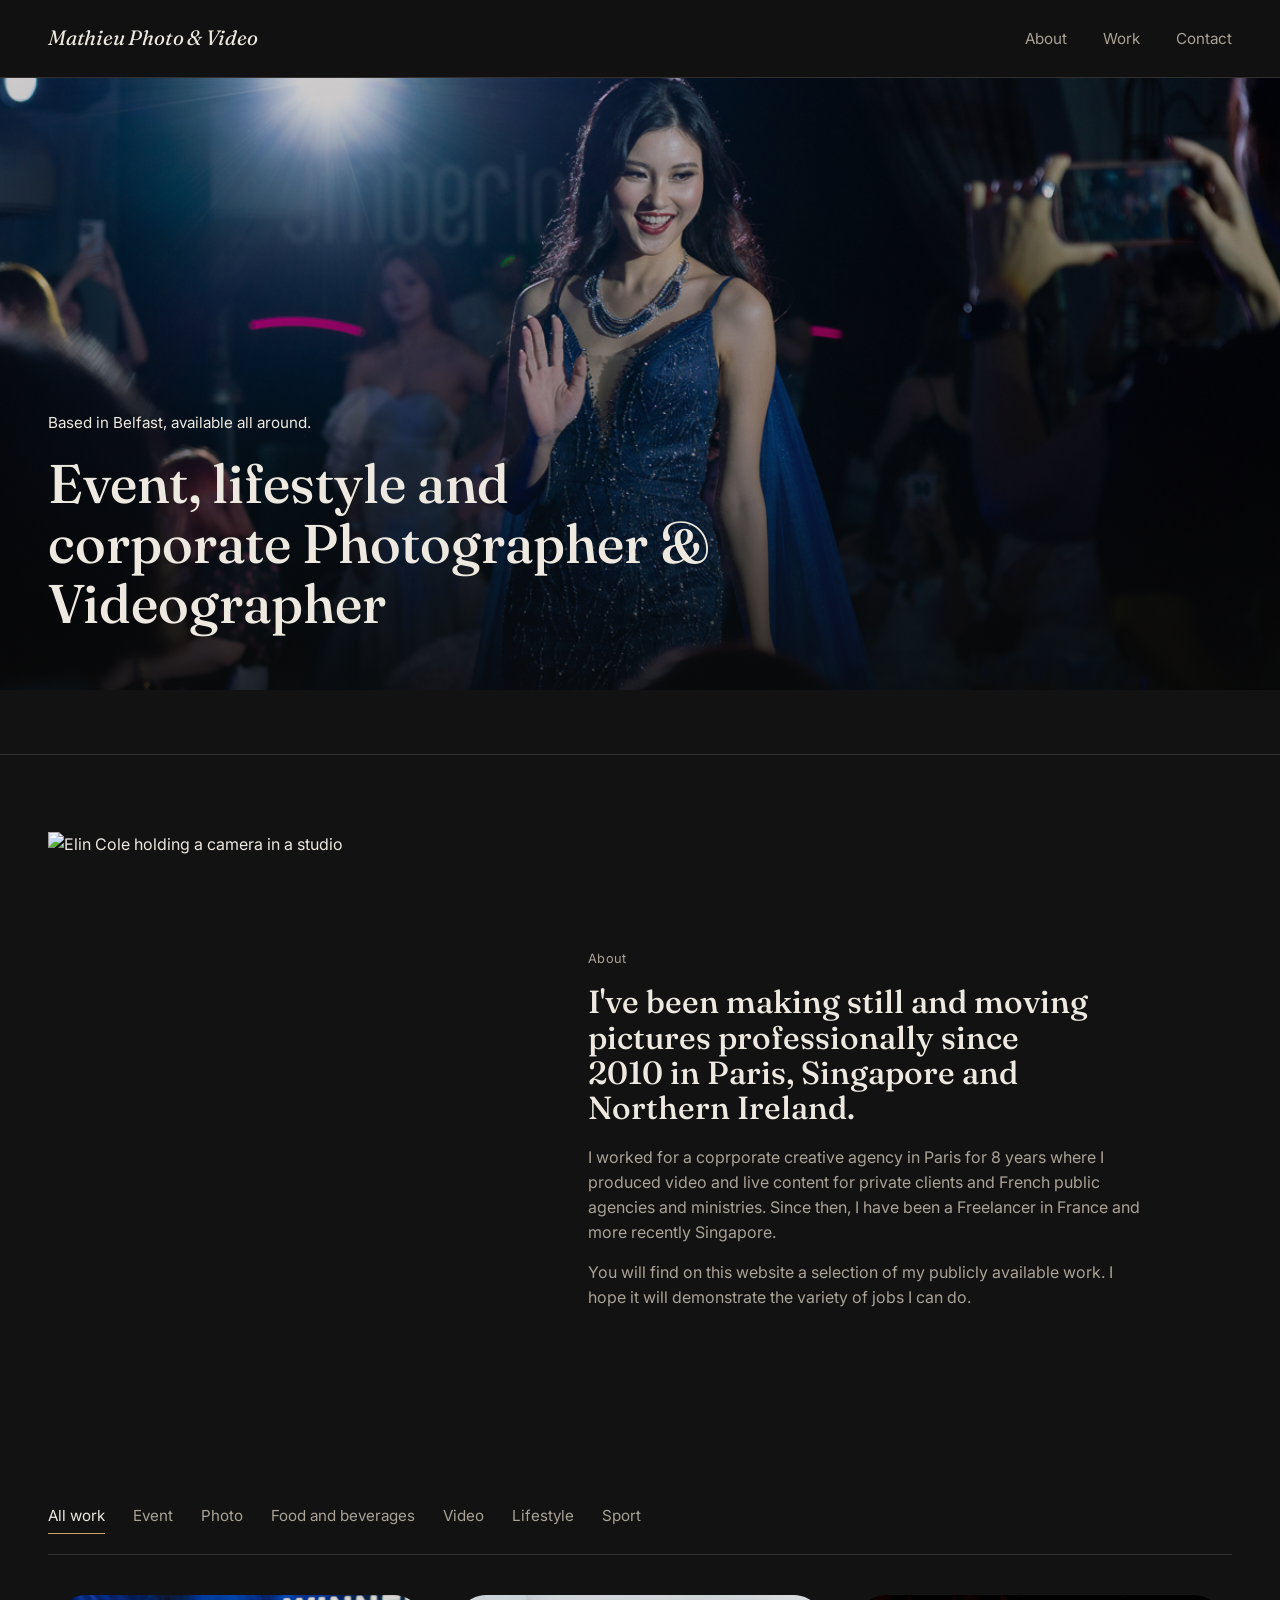
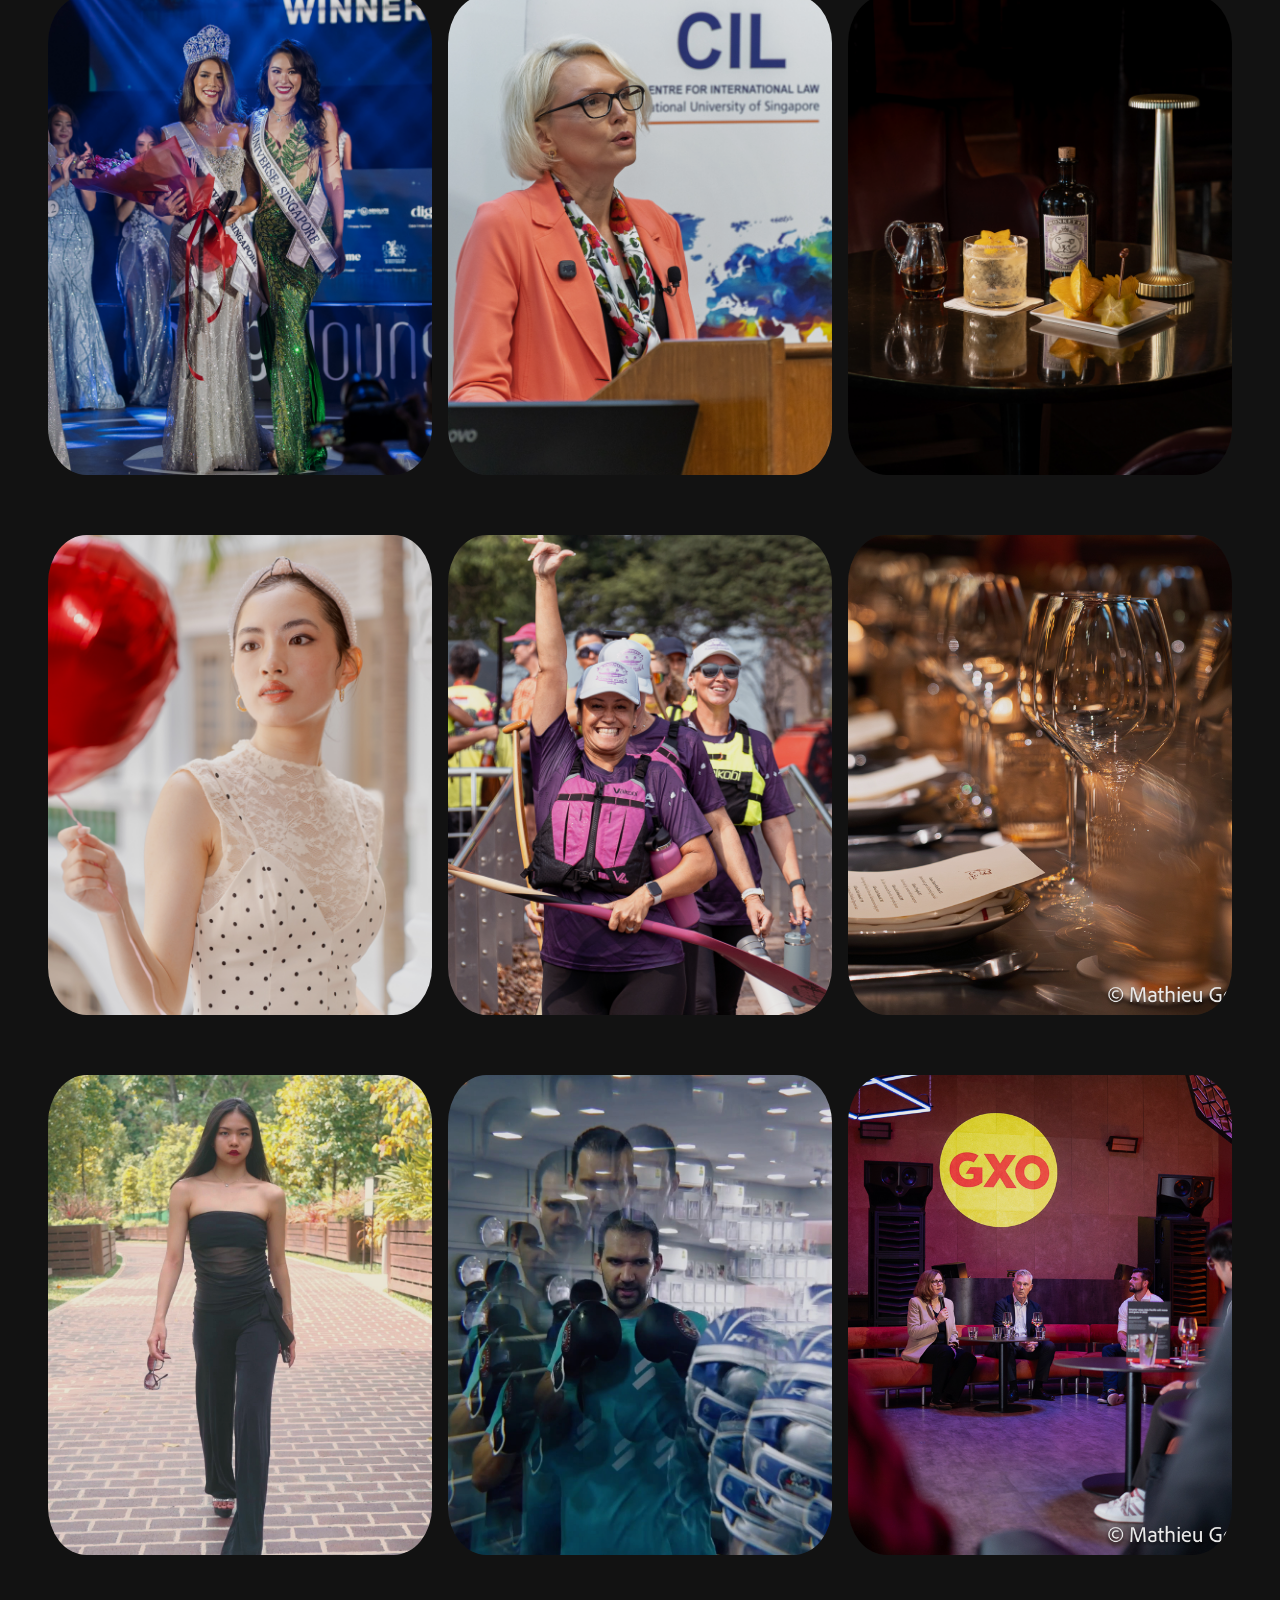
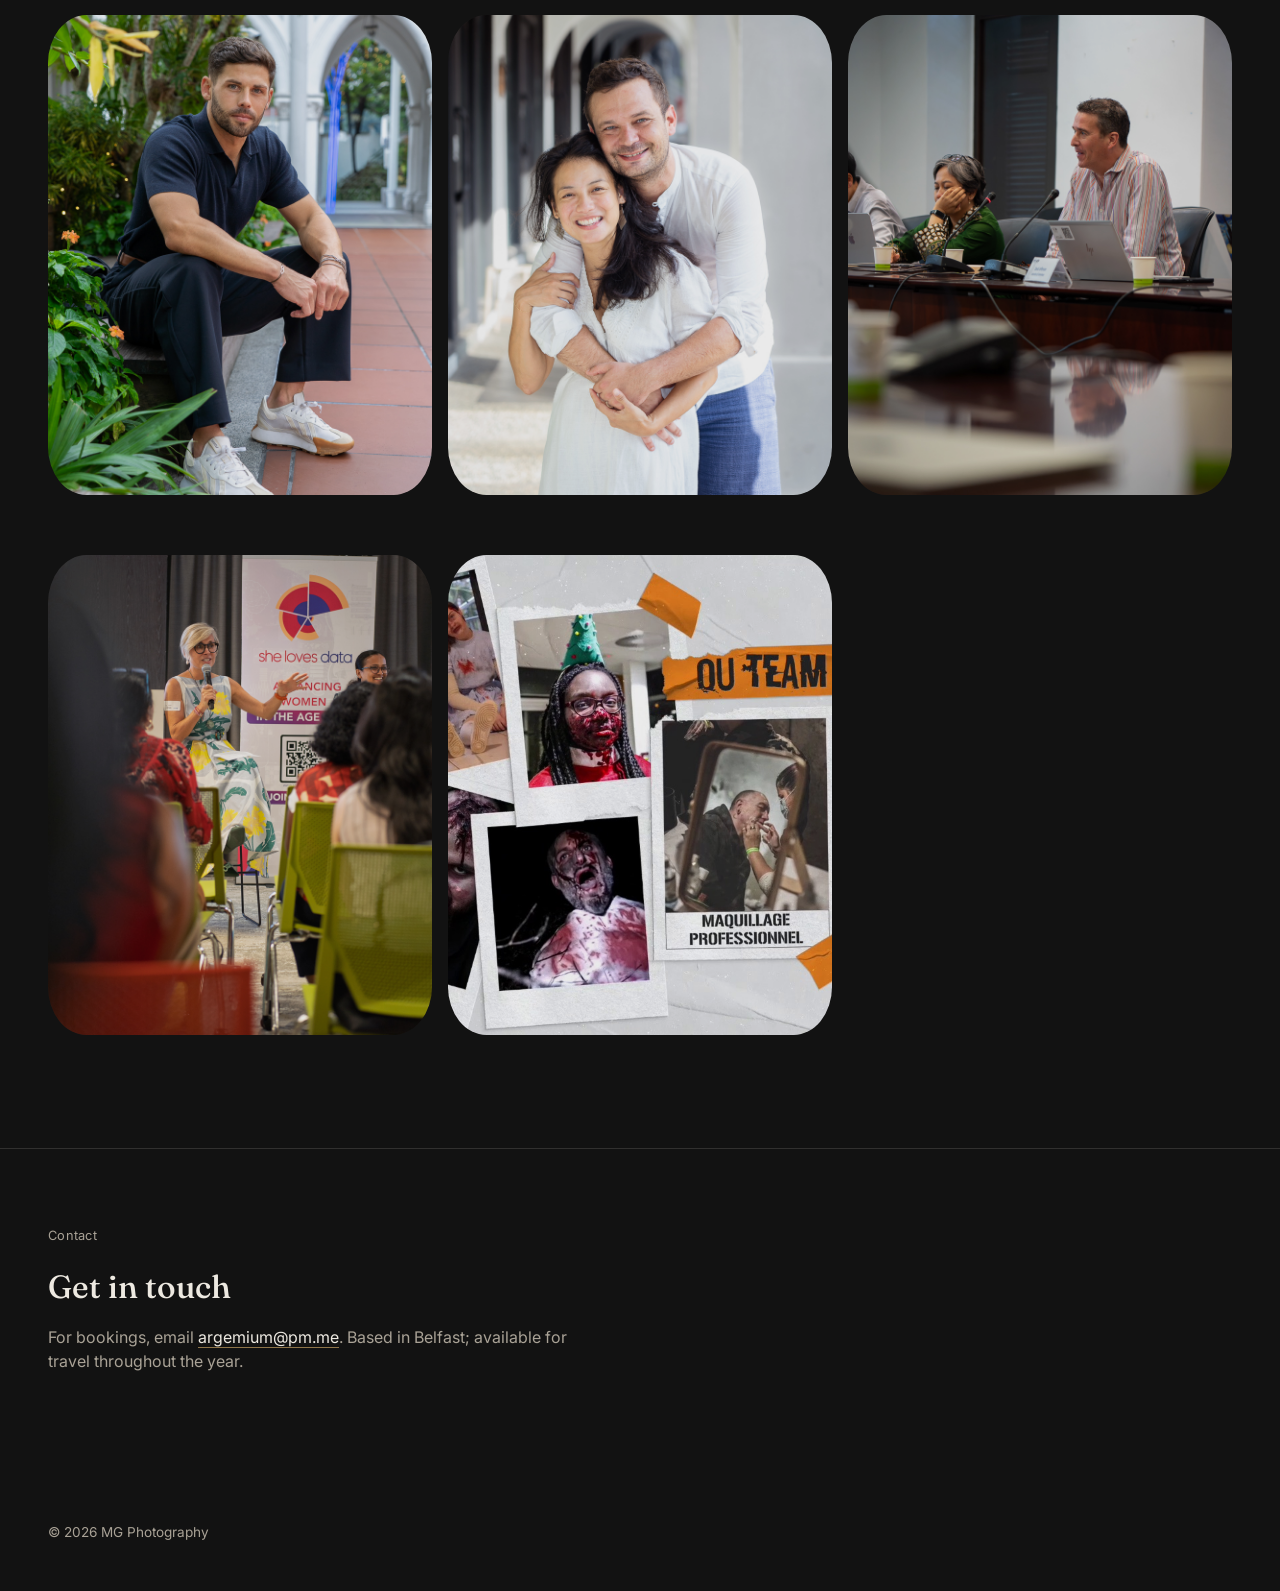
==== commit 938b3d22: "Update index.html" ====
--- a/index.html
+++ b/index.html
@@ -17,8 +17,8 @@
   <header class="site-header">
     <a class="wordmark" href="index.html">Mathieu&nbsp;Photo & Video</a>
     <nav class="site-nav">
+      <a href="#about">About</a>
       <a href="#work">Work</a>
-      <a href="#about">About</a>
       <a href="#contact">Contact</a>
     </nav>
   </header>
@@ -34,11 +34,6 @@
           </h1>
           </div>
       </div>
-    </section>
-
-    <section id="work" class="work-index">
-      <div class="filter-row" id="filterRow" role="tablist" aria-label="Filter galleries by category"></div>
-      <div class="gallery-grid" id="galleryGrid"></div>
     </section>
 
     <section id="about" class="about">
@@ -57,6 +52,13 @@
         </p>
       </div>
     </section>
+
+    <section id="work" class="work-index">
+      <div class="filter-row" id="filterRow" role="tablist" aria-label="Filter galleries by category"></div>
+      <div class="gallery-grid" id="galleryGrid"></div>
+    </section>
+
+    
 
     <section id="contact" class="contact">
       <p class="section-label">Contact</p>
--- a/css/style.css
+++ b/css/style.css
@@ -155,7 +155,7 @@
 }
 
 .hero-kicker {
-  color: var(--paper-dim);
+  color: var(--paper);
   font-size: 0.95rem;
   margin-bottom: 1.25rem;
 }
@@ -213,7 +213,7 @@
 
 .gallery-card {
   display: block;
-  border-bottom: 1px solid var(--line);
+  border-bottom: 0px solid var(--line);
   padding-bottom: 1.25rem;
 }
 
@@ -223,6 +223,7 @@
   background: var(--ink-raised);
   margin-bottom: 1rem;
   aspect-ratio: 4 / 5;
+  border-radius: 10%;
 }
 
 .gallery-card-media img {
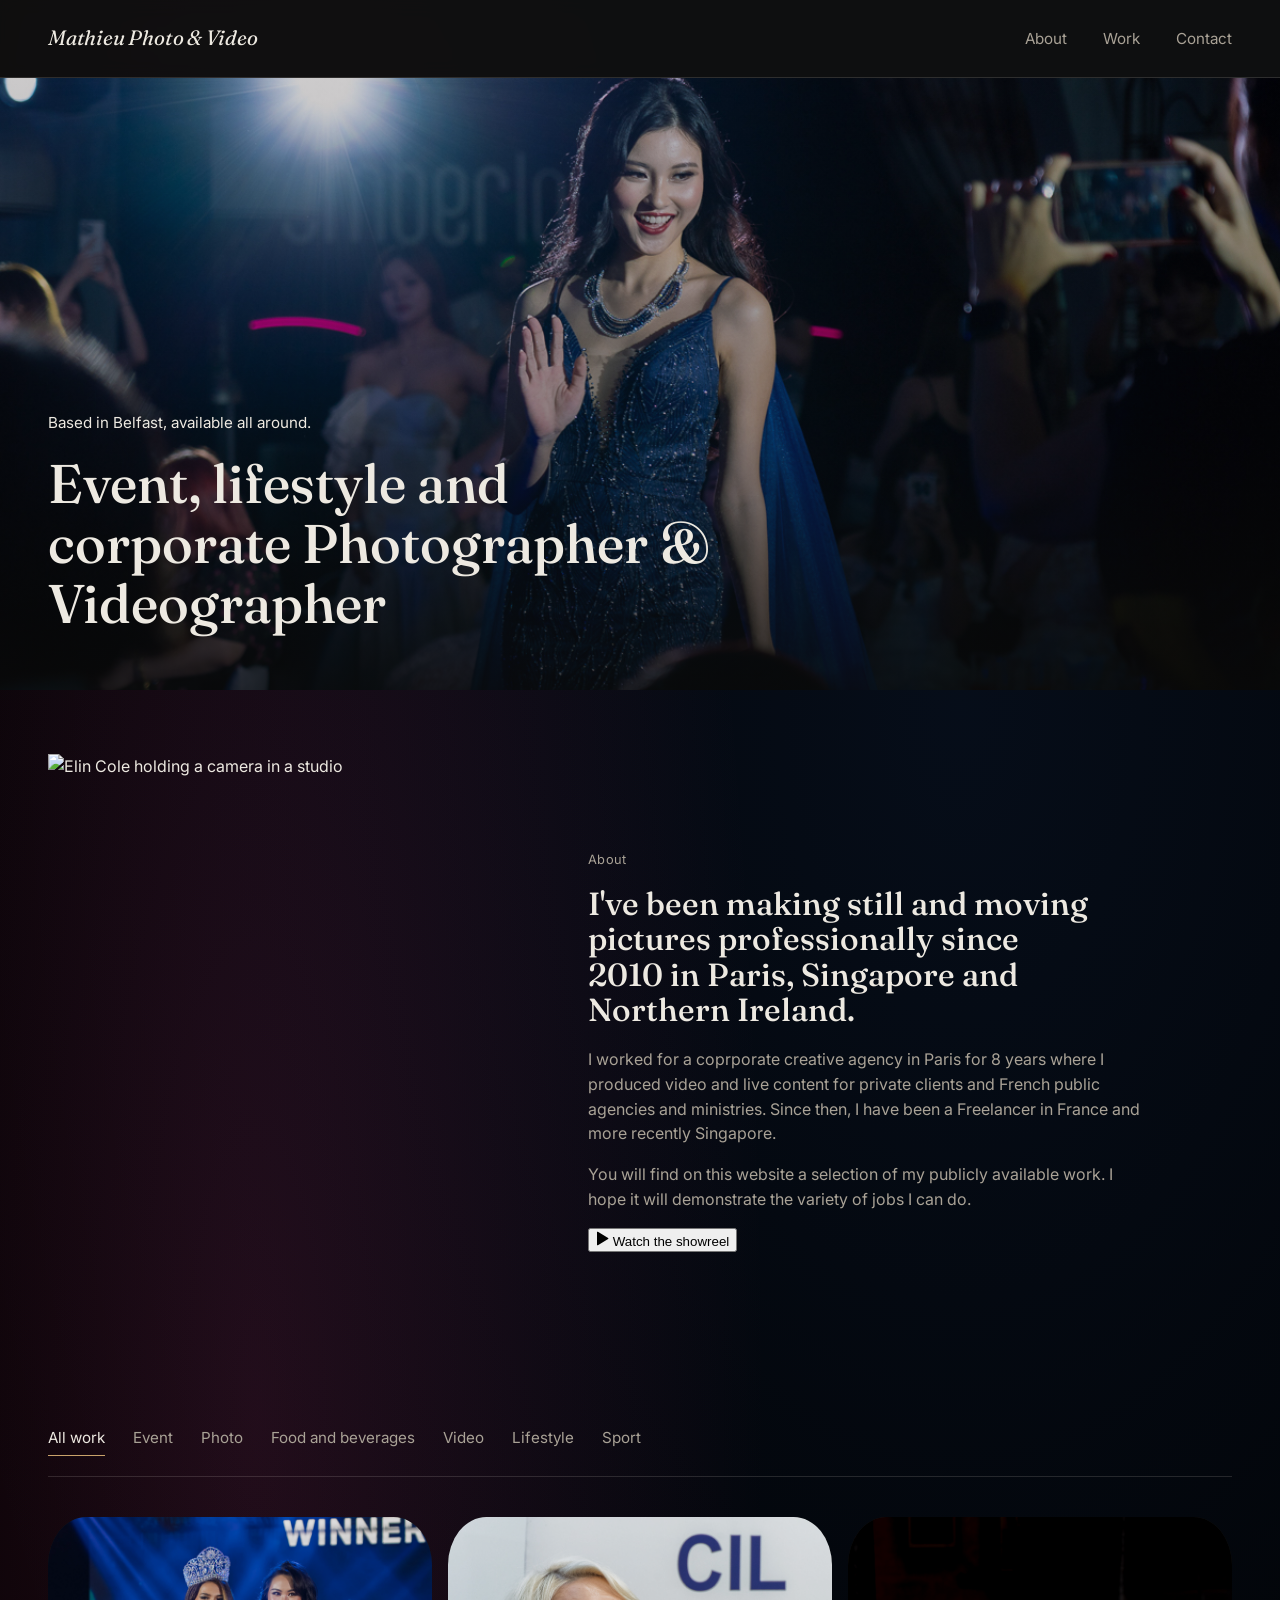
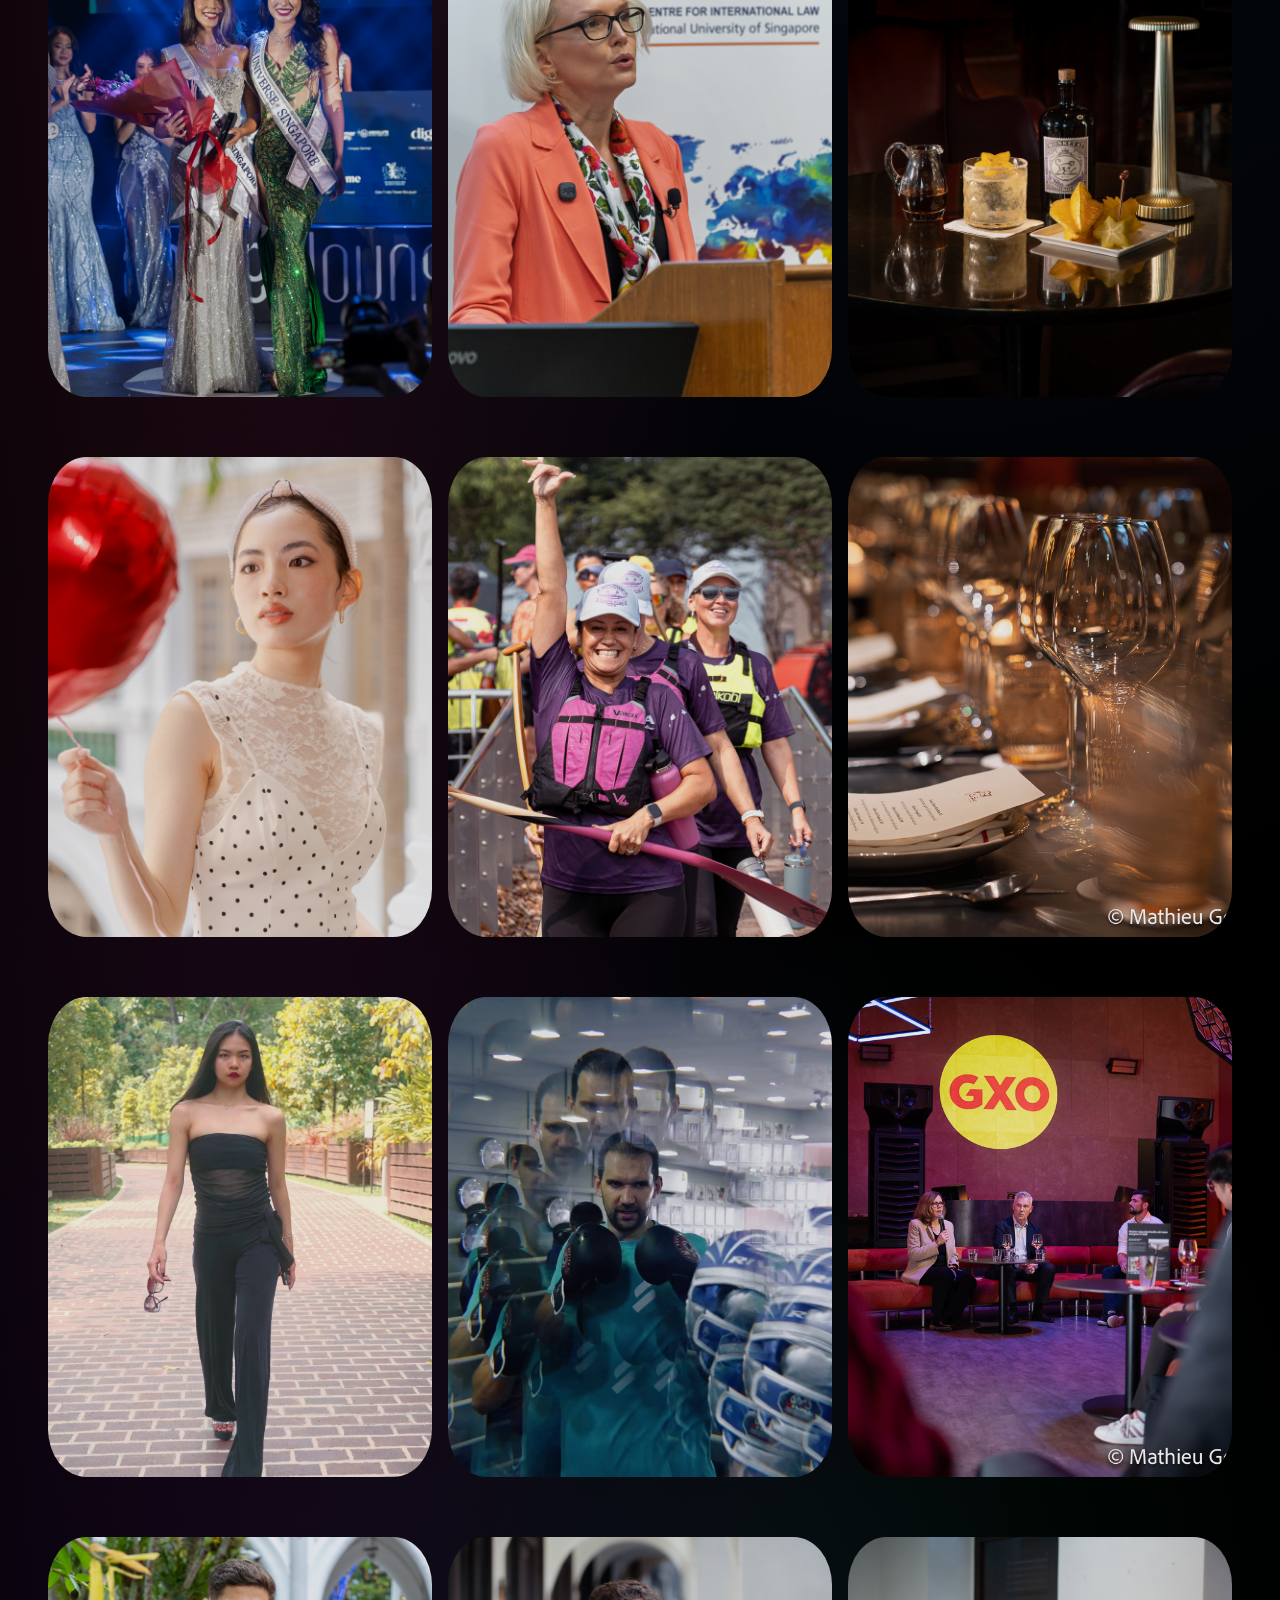
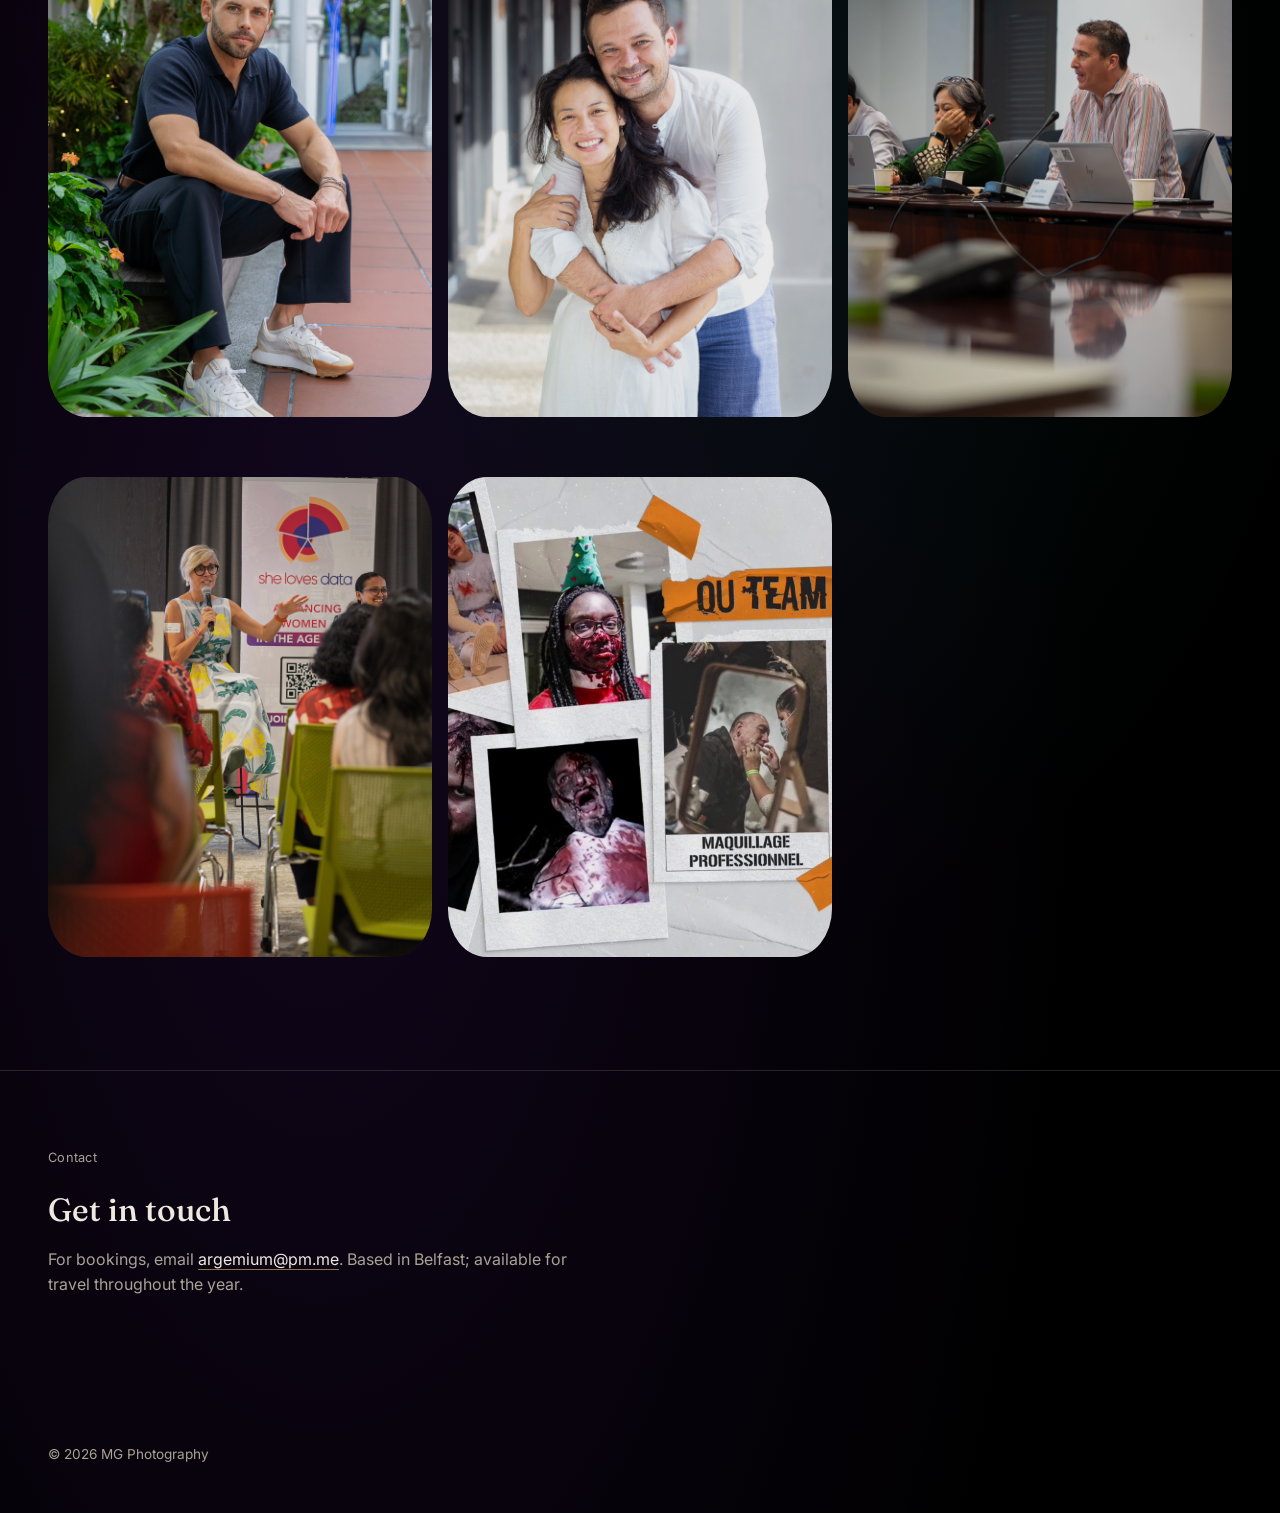
==== commit a1750652: "Update index.html" ====
--- a/index.html
+++ b/index.html
@@ -50,6 +50,12 @@
         <p>
           You will find on this website a selection of my publicly available work. I hope it will demonstrate the variety of jobs I can do.
         </p>
+        <button class="showreel-btn" id="showreelBtn" type="button">
+          <svg width="13" height="15" viewBox="0 0 13 15" fill="none" aria-hidden="true">
+            <path d="M1 1.3v12.4a.6.6 0 0 0 .91.52l10.2-6.2a.6.6 0 0 0 0-1.04L1.91.78A.6.6 0 0 0 1 1.3z" fill="currentColor"/>
+          </svg>
+          Watch the showreel
+        </button>
       </div>
     </section>
 
@@ -74,7 +80,13 @@
   <footer class="site-footer">
     <p>© 2026 MG Photography</p>
   </footer>
-
+  
+  <div class="lightbox" id="showreelLightbox" hidden>
+    <button class="lightbox-close" id="showreelClose" aria-label="Close">
+      <svg width="18" height="18" viewBox="0 0 18 18" fill="none" aria-hidden="true"><path d="M1 1l16 16M17 1 1 17" stroke="currentColor" stroke-width="1.4" stroke-linecap="round"/></svg>
+    </button>
+    <video class="lightbox-video" id="showreelVideo" controls playsinline></video>
+  </div>
   <script src="js/data.js"></script>
   <script src="js/main.js"></script>
 </body>
--- a/css/style.css
+++ b/css/style.css
@@ -24,7 +24,12 @@
 
 body {
   margin: 0;
-  background: var(--ink);
+  background: 
+       radial-gradient(ellipse 110% 70% at 25% 80%, rgba(147, 51, 234, 0.12), transparent 55%),
+       radial-gradient(ellipse 130% 60% at 75% 15%, rgba(59, 130, 246, 0.10), transparent 65%),
+       radial-gradient(ellipse 80% 90% at 20% 30%, rgba(236, 72, 153, 0.14), transparent 50%),
+       radial-gradient(ellipse 100% 40% at 60% 70%, rgba(16, 185, 129, 0.08), transparent 45%),
+       #000000;
   color: var(--paper);
   font-family: var(--sans);
   font-size: 16px;
@@ -298,11 +303,11 @@
 .about {
   max-width: var(--maxw);
   margin: 0 auto;
-  padding: clamp(3rem, 6vw, 5rem) var(--gutter);
+  padding: 0rem var(--gutter) clamp(3rem, 6vw, 5rem);
   display: grid;
   grid-template-columns: 0.85fr 1.15fr;
   gap: clamp(2rem, 5vw, 4rem);
-  border-top: 1px solid var(--line);
+  border-top: 0px solid var(--line);
   align-items: center;
 }
 
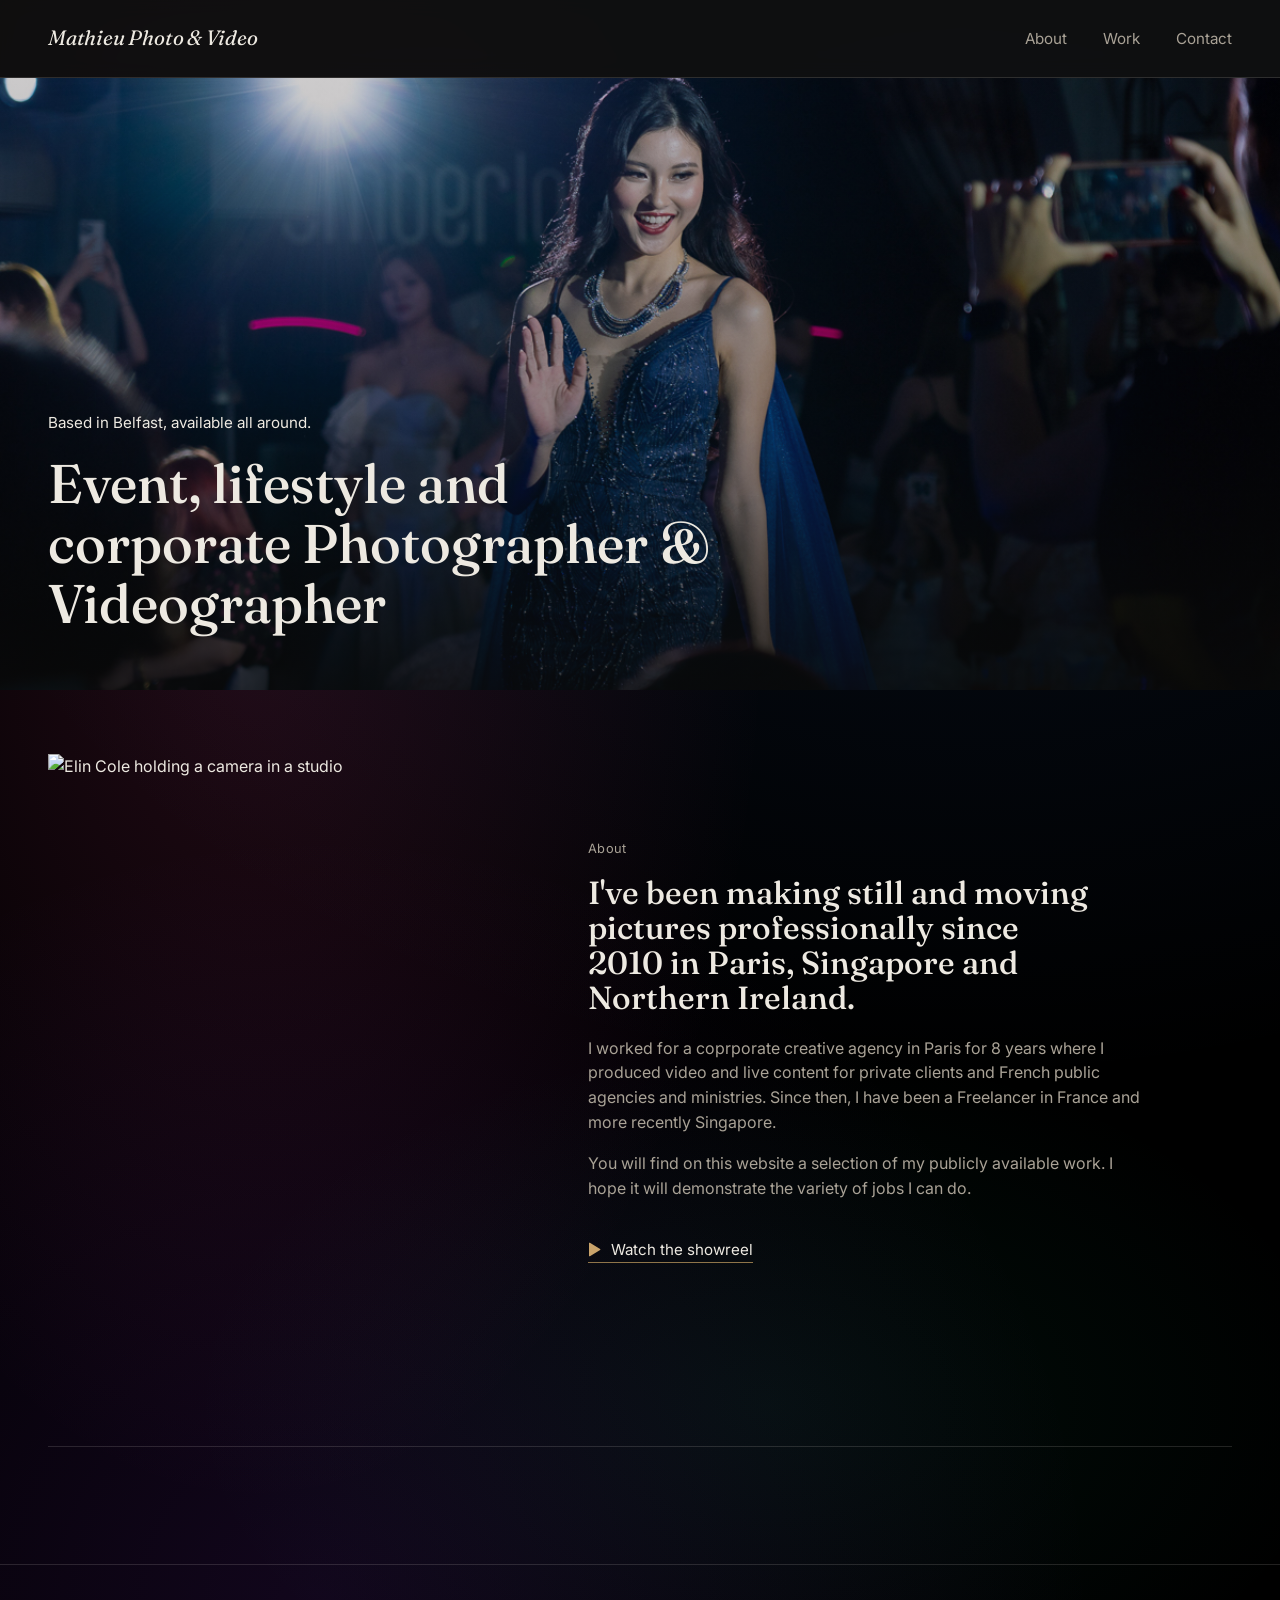
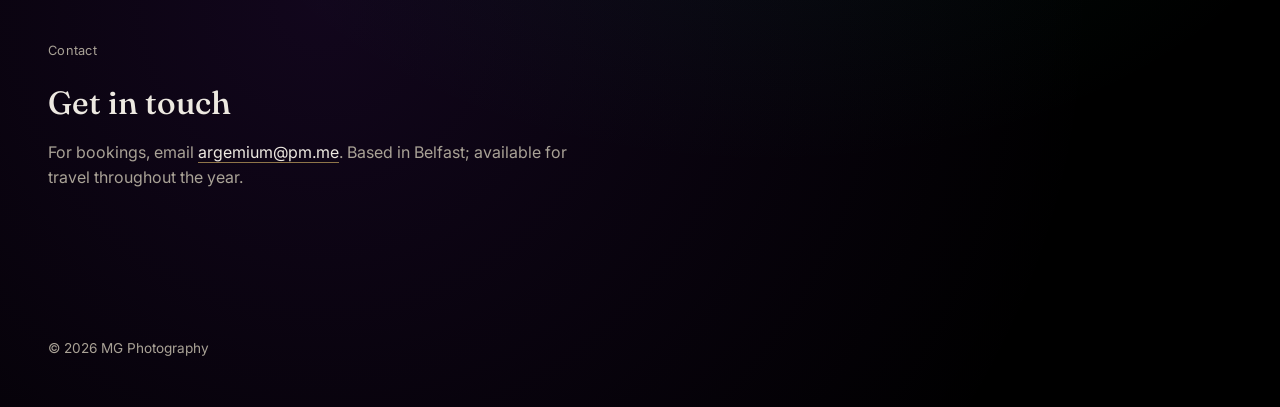
==== commit 9c4b09ec: "Update index.html" ====
--- a/index.html
+++ b/index.html
@@ -85,7 +85,8 @@
     <button class="lightbox-close" id="showreelClose" aria-label="Close">
       <svg width="18" height="18" viewBox="0 0 18 18" fill="none" aria-hidden="true"><path d="M1 1l16 16M17 1 1 17" stroke="currentColor" stroke-width="1.4" stroke-linecap="round"/></svg>
     </button>
-    <video class="lightbox-video" id="showreelVideo" controls playsinline></video>
+    <video class="lightbox-video" id="showreelVideo" controls playsinline hidden></video>
+    <div class="lightbox-frame" id="showreelFrame" hidden></div>
   </div>
   <script src="js/data.js"></script>
   <script src="js/main.js"></script>
--- a/css/style.css
+++ b/css/style.css
@@ -330,6 +330,28 @@
 }
 
 .about-copy p:last-child { margin-bottom: 0; }
+
+.showreel-btn {
+  appearance: none;
+  background: none;
+  border: none;
+  display: inline-flex;
+  align-items: center;
+  gap: 0.6rem;
+  margin-top: 1.5rem;
+  padding: 0;
+  padding-bottom: 0.15rem;
+  color: var(--paper);
+  font-family: var(--sans);
+  font-size: 0.95rem;
+  border-bottom: 1px solid var(--brass-dim);
+  cursor: pointer;
+  transition: border-color 0.2s ease, color 0.2s ease;
+}
+ 
+.showreel-btn svg { color: var(--brass); flex-shrink: 0; }
+ 
+.showreel-btn:hover { border-color: var(--brass); }
 
 .contact {
   max-width: var(--maxw);
